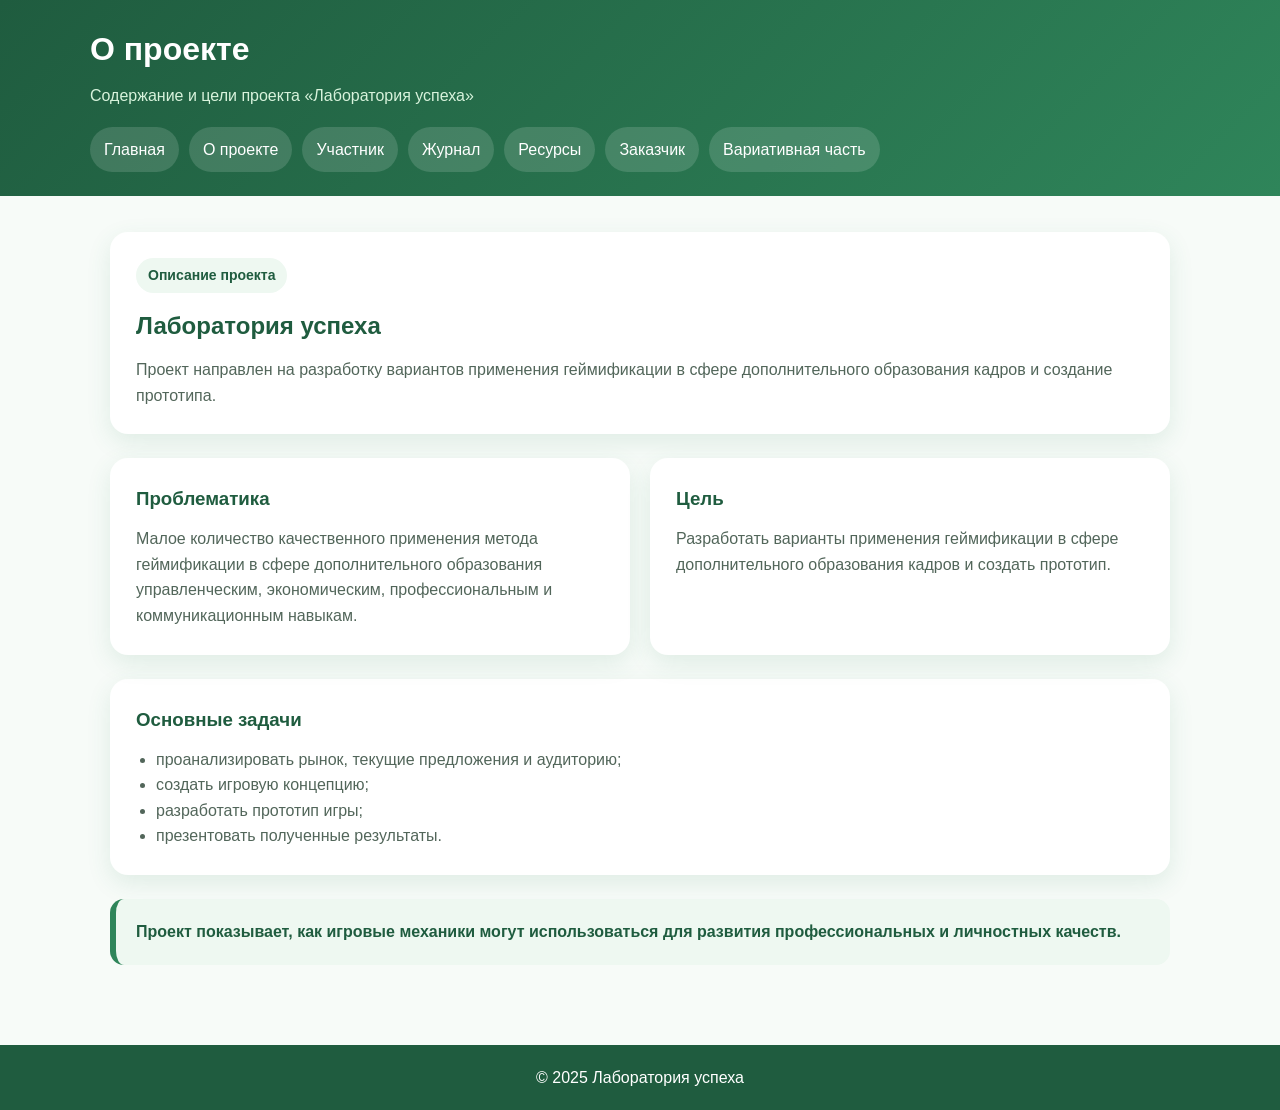
==== site/about.html @ 55c5b79f "Update about.html" ====
<!DOCTYPE html>
<html lang="ru">
<head>
  <meta charset="UTF-8" />
  <meta name="viewport" content="width=device-width, initial-scale=1.0" />
  <title>О проекте — Лаборатория успеха</title>
  <link rel="stylesheet" href="css/style.css" />
</head>
<body>
  <header>
    <div class="header-wrap">
      <div class="logo-title">О проекте</div>
      <div class="subtitle">Содержание и цели проекта «Лаборатория успеха»</div>
      <nav>
        <a href="index.html">Главная</a>
        <a href="about.html">О проекте</a>
        <a href="participant.html">Участник</a>
        <a href="journal.html">Журнал</a>
        <a href="resources.html">Ресурсы</a>
        <a href="partner.html">Заказчик</a>
        <a href="variable.html">Вариативная часть</a>
      </nav>
    </div>
  </header>

  <main class="container">
    <div class="card">
      <div class="badge">Описание проекта</div>
      <h2>Лаборатория успеха</h2>
      <p>
        Проект направлен на разработку вариантов применения геймификации
        в сфере дополнительного образования кадров и создание прототипа.
      </p>
    </div>

    <div class="grid-2">
      <div class="card">
        <h3>Проблематика</h3>
        <p>
          Малое количество качественного применения метода геймификации
          в сфере дополнительного образования управленческим, экономическим,
          профессиональным и коммуникационным навыкам.
        </p>
      </div>
      <div class="card">
        <h3>Цель</h3>
        <p>
          Разработать варианты применения геймификации в сфере дополнительного
          образования кадров и создать прототип.
        </p>
      </div>
    </div>

    <div class="card">
      <h3>Основные задачи</h3>
      <ul>
        <li>проанализировать рынок, текущие предложения и аудиторию;</li>
        <li>создать игровую концепцию;</li>
        <li>разработать прототип игры;</li>
        <li>презентовать полученные результаты.</li>
      </ul>
    </div>

    <div class="quote">
      Проект показывает, как игровые механики могут использоваться для развития профессиональных и личностных качеств.
    </div>
  </main>

  <footer>
    © 2025 Лаборатория успеха
  </footer>
</body>
</html>
---- site/css/style.css ----
* {
  margin: 0;
  padding: 0;
  box-sizing: border-box;
}

:root {
  --green-dark: #1f5c3f;
  --green-main: #2f855a;
  --green-light: #eef8f1;
  --green-soft: #dcefe2;
  --text: #24332b;
  --text-soft: #52665a;
  --white: #ffffff;
  --shadow: 0 8px 24px rgba(47, 133, 90, 0.12);
  --radius: 18px;
}

body {
  font-family: Arial, sans-serif;
  background: #f7fbf8;
  color: var(--text);
  line-height: 1.6;
}

header {
  background: linear-gradient(135deg, var(--green-dark), var(--green-main));
  color: white;
  padding: 24px 20px;
}

.header-wrap {
  max-width: 1100px;
  margin: 0 auto;
}

.logo-title {
  font-size: 32px;
  font-weight: 700;
}

.subtitle {
  margin-top: 8px;
  color: #d8f3dc;
}

nav {
  margin-top: 18px;
  display: flex;
  flex-wrap: wrap;
  gap: 10px;
}

nav a {
  color: white;
  text-decoration: none;
  background: rgba(255, 255, 255, 0.14);
  padding: 10px 14px;
  border-radius: 999px;
  transition: 0.2s ease;
}

nav a:hover {
  background: rgba(255, 255, 255, 0.25);
}

.container {
  max-width: 1100px;
  margin: 0 auto;
  padding: 36px 20px 50px;
}

.hero {
  display: grid;
  grid-template-columns: 1.4fr 0.9fr;
  gap: 24px;
  margin-bottom: 30px;
}

.card {
  background: white;
  border-radius: var(--radius);
  box-shadow: var(--shadow);
  padding: 26px;
  margin-bottom: 24px;
}

.hero-card {
  background: white;
  border-radius: var(--radius);
  box-shadow: var(--shadow);
  padding: 34px;
}

.hero-card h1 {
  font-size: 48px;
  line-height: 1.1;
  color: var(--green-dark);
  margin-bottom: 16px;
}

.hero-card p {
  color: var(--text-soft);
  margin-bottom: 22px;
}

.hero-side {
  background: linear-gradient(180deg, #eaf7ee 0%, #dcefe2 100%);
  border-radius: var(--radius);
  box-shadow: var(--shadow);
  padding: 26px;
}

.hero-side h3 {
  color: var(--green-dark);
  margin-bottom: 14px;
}

.hero-side ul {
  padding-left: 20px;
}

.hero-side li {
  margin-bottom: 8px;
}

.badge {
  display: inline-block;
  background: var(--green-light);
  color: var(--green-dark);
  border-radius: 999px;
  padding: 6px 12px;
  font-size: 14px;
  font-weight: 700;
  margin-bottom: 14px;
}

.buttons {
  display: flex;
  flex-wrap: wrap;
  gap: 12px;
}

.btn {
  display: inline-block;
  padding: 12px 18px;
  border-radius: 999px;
  text-decoration: none;
  font-weight: 700;
}

.btn-primary {
  background: var(--green-main);
  color: white;
}

.btn-secondary {
  background: var(--green-light);
  color: var(--green-dark);
}

.section-title {
  font-size: 32px;
  color: var(--green-dark);
  margin-bottom: 18px;
}

.grid-3 {
  display: grid;
  grid-template-columns: repeat(3, 1fr);
  gap: 20px;
}

.grid-2 {
  display: grid;
  grid-template-columns: repeat(2, 1fr);
  gap: 20px;
}

.card h2,
.card h3 {
  color: var(--green-dark);
  margin-bottom: 12px;
}

.card p,
.card li {
  color: var(--text-soft);
}

.card ul {
  padding-left: 20px;
}

.table-wrap {
  overflow-x: auto;
}

table {
  width: 100%;
  border-collapse: collapse;
  margin-top: 12px;
}

th, td {
  border: 1px solid #d7e8dc;
  padding: 12px;
  text-align: left;
  vertical-align: top;
}

th {
  background: #eef8f1;
  color: var(--green-dark);
}

.quote {
  background: #eef8f1;
  border-left: 6px solid var(--green-main);
  border-radius: 14px;
  padding: 20px;
  color: var(--green-dark);
  font-weight: 700;
}

footer {
  background: var(--green-dark);
  color: white;
  text-align: center;
  padding: 20px;
  margin-top: 30px;
}

@media (max-width: 900px) {
  .hero,
  .grid-2,
  .grid-3 {
    grid-template-columns: 1fr;
  }

  .hero-card h1 {
    font-size: 36px;
  }
}
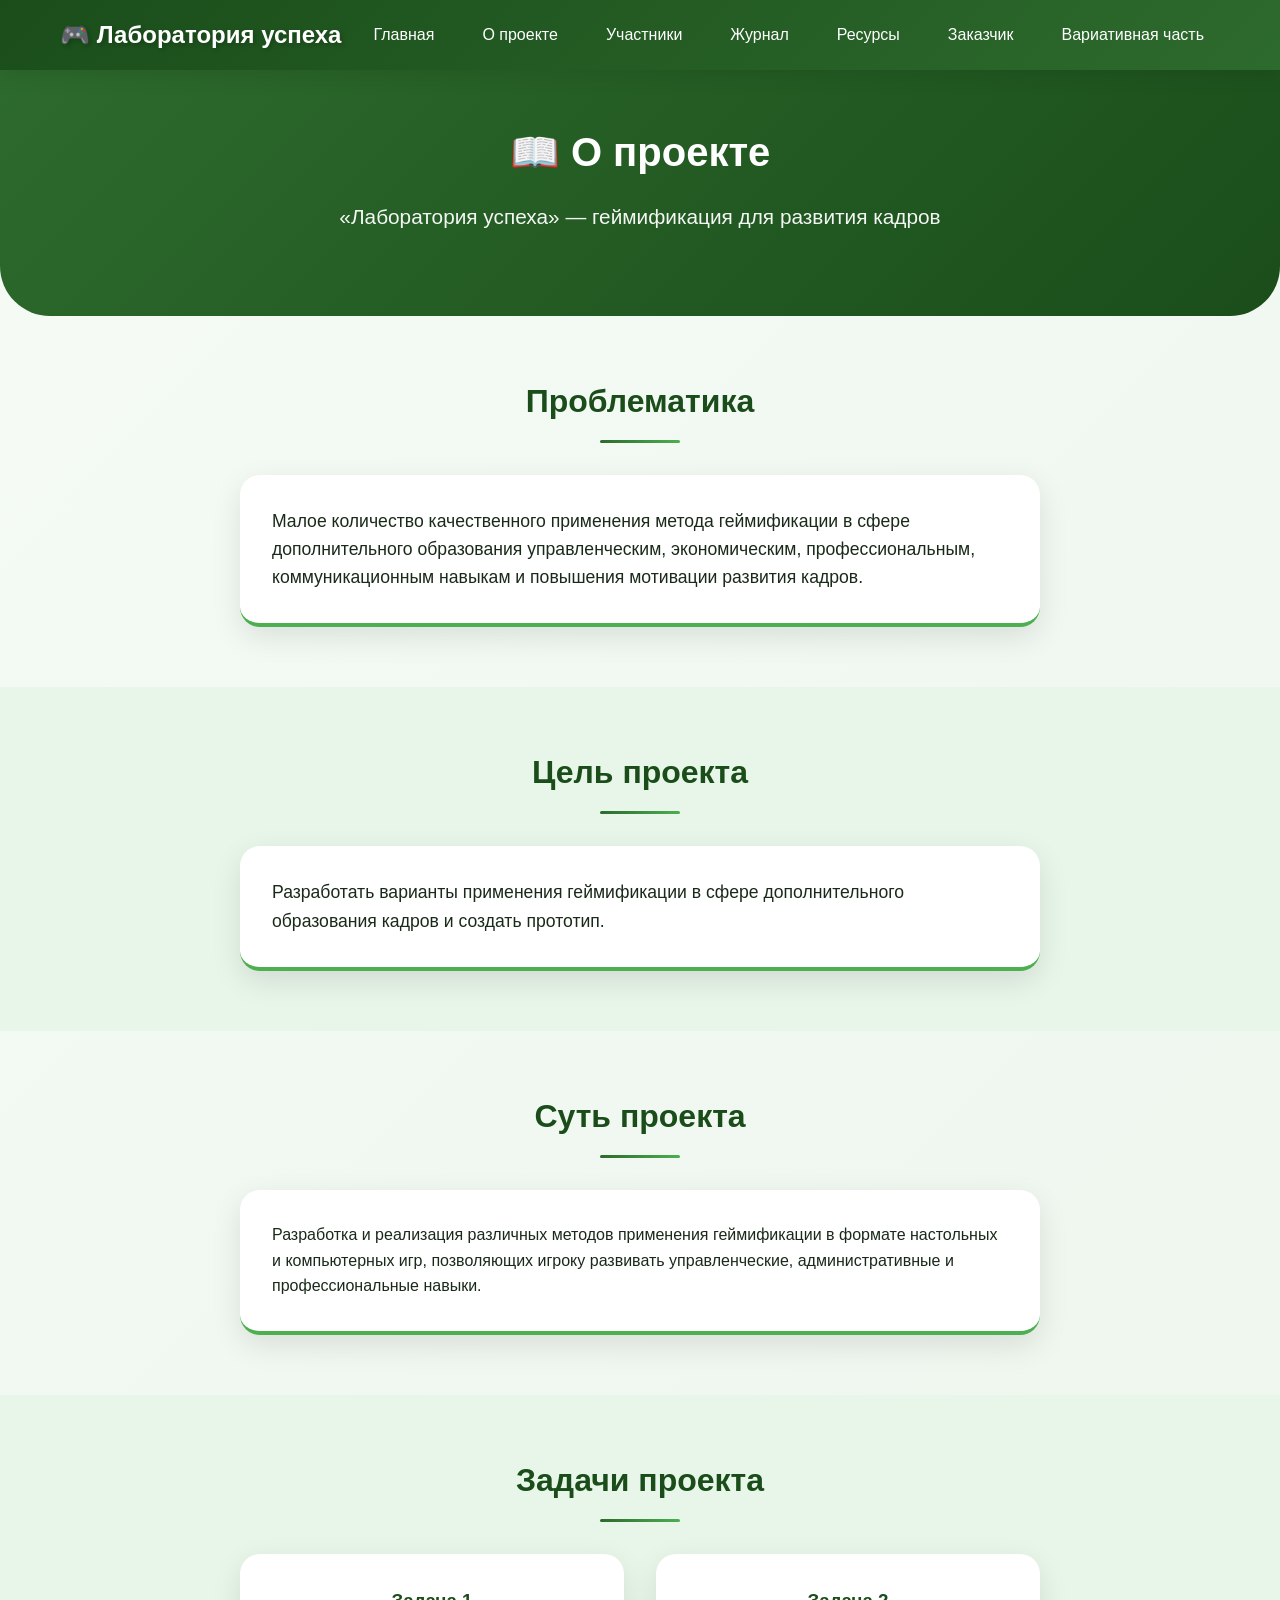
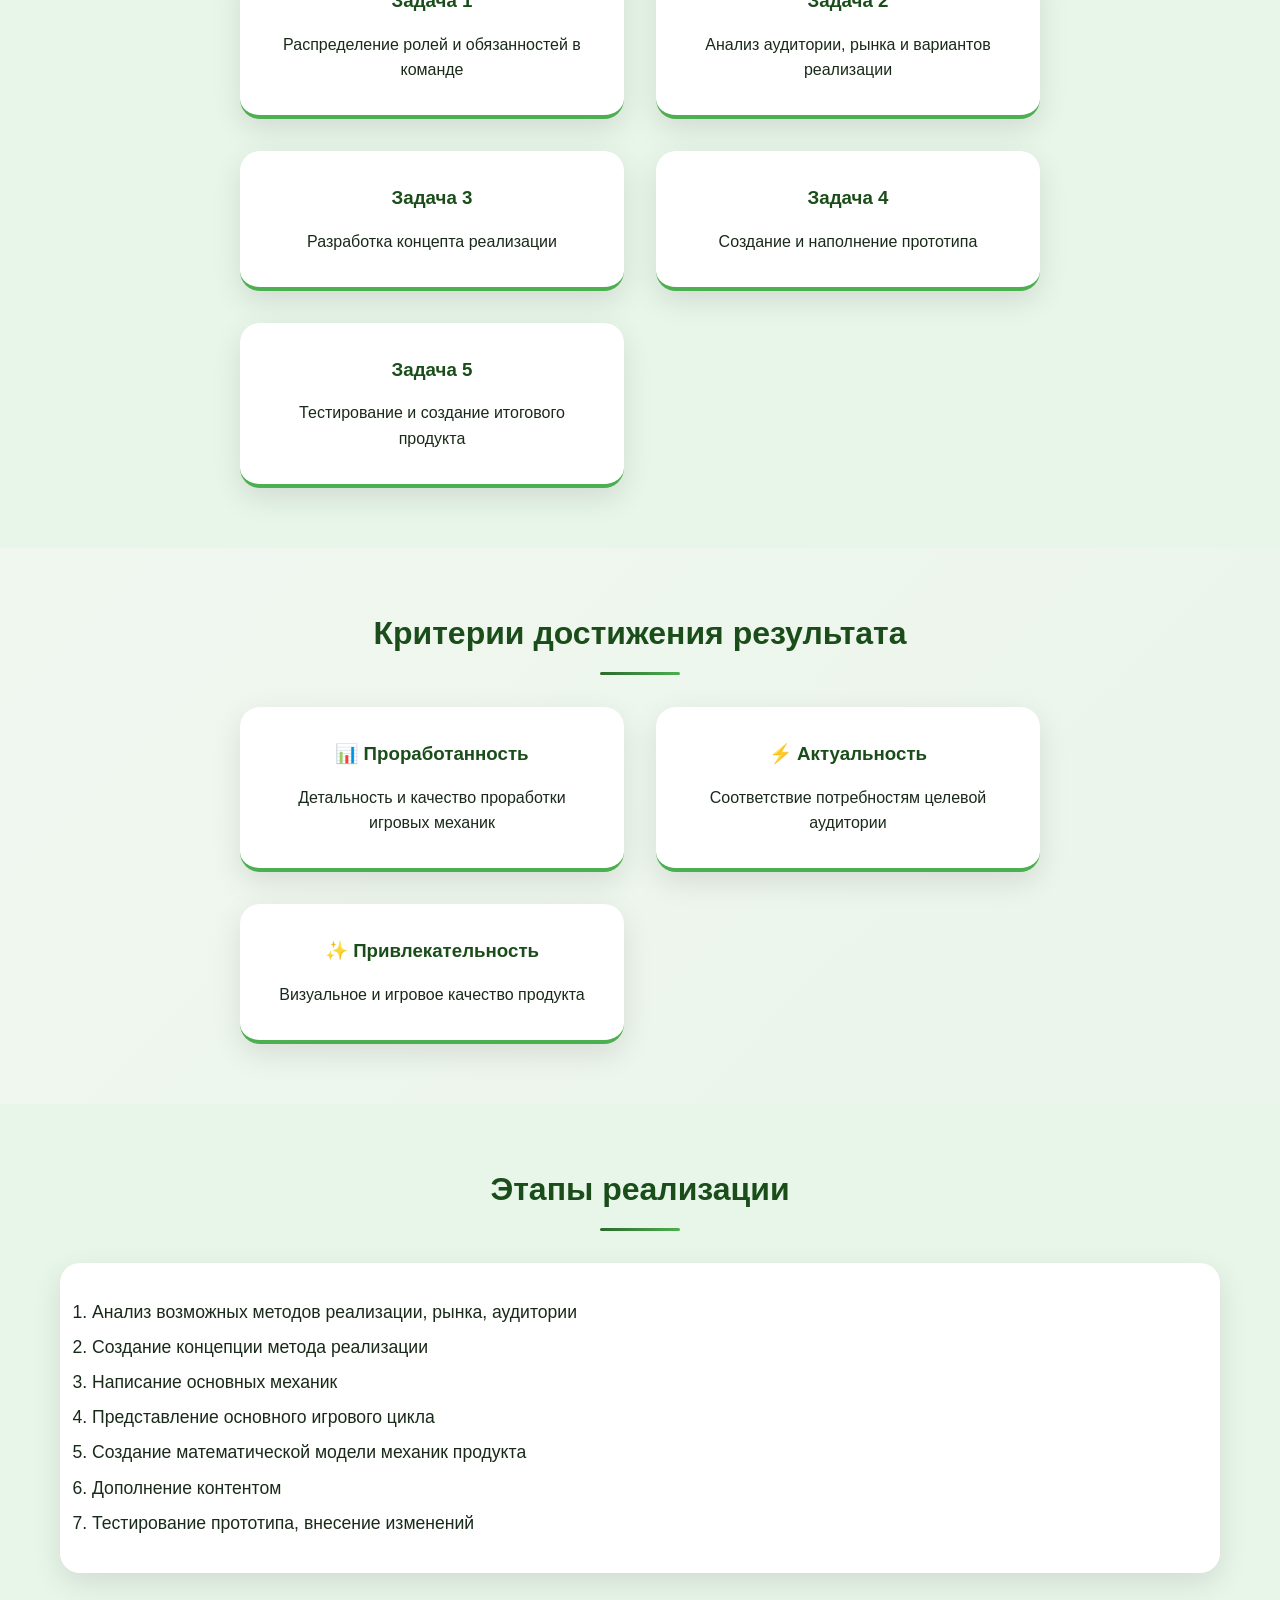
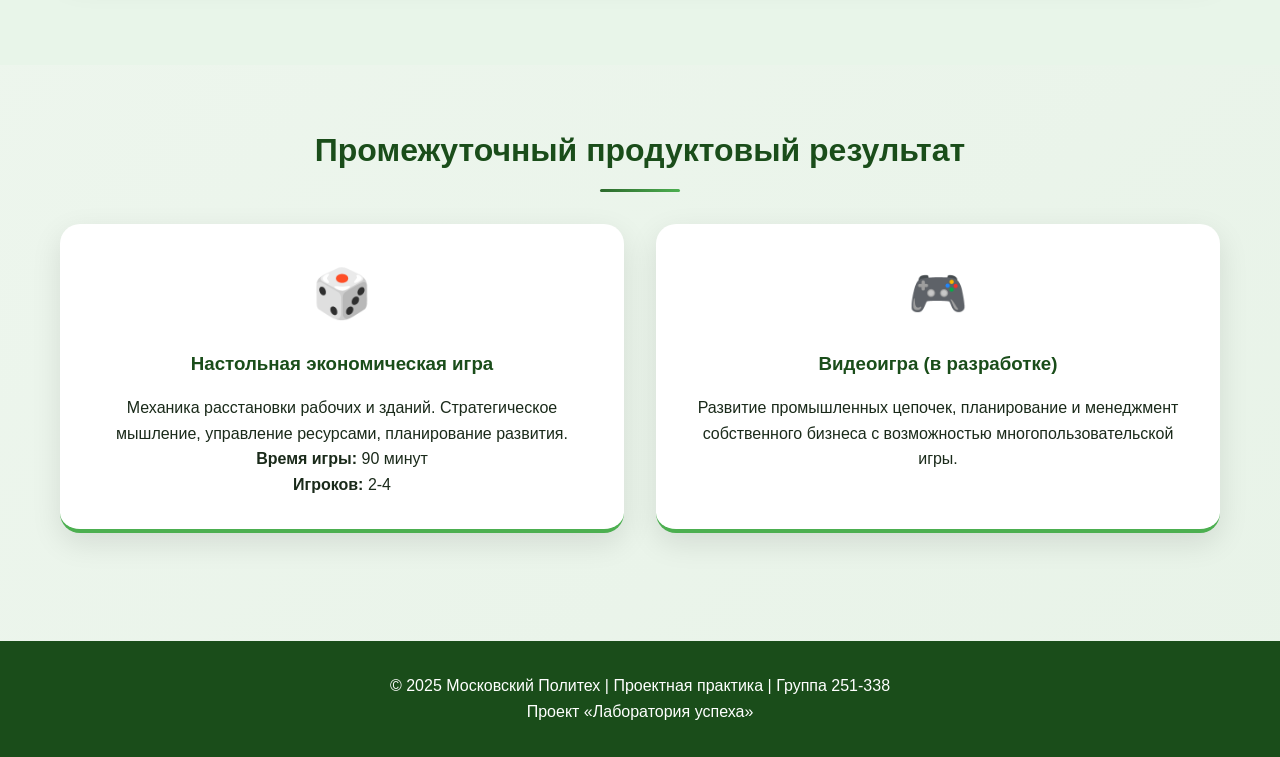
==== commit d228d453: "Update about.html" ====
--- a/site/about.html
+++ b/site/about.html
@@ -1,73 +1,151 @@
 <!DOCTYPE html>
 <html lang="ru">
 <head>
-  <meta charset="UTF-8" />
-  <meta name="viewport" content="width=device-width, initial-scale=1.0" />
-  <title>О проекте — Лаборатория успеха</title>
-  <link rel="stylesheet" href="css/style.css" />
+    <meta charset="UTF-8">
+    <meta name="viewport" content="width=device-width, initial-scale=1.0">
+    <title>Лаборатория успеха - О проекте</title>
+    <link rel="stylesheet" href="css/style.css">
 </head>
 <body>
-  <header>
-    <div class="header-wrap">
-      <div class="logo-title">О проекте</div>
-      <div class="subtitle">Содержание и цели проекта «Лаборатория успеха»</div>
-      <nav>
-        <a href="index.html">Главная</a>
-        <a href="about.html">О проекте</a>
-        <a href="participant.html">Участник</a>
-        <a href="journal.html">Журнал</a>
-        <a href="resources.html">Ресурсы</a>
-        <a href="partner.html">Заказчик</a>
-        <a href="variable.html">Вариативная часть</a>
-      </nav>
-    </div>
-  </header>
+    <header>
+        <nav>
+            <div class="logo">
+                <h1>🎮 Лаборатория успеха</h1>
+            </div>
+            <ul class="nav-links">
+                <li><a href="index.html">Главная</a></li>
+                <li><a href="about.html">О проекте</a></li>
+                <li><a href="participant.html">Участники</a></li>
+                <li><a href="journal.html">Журнал</a></li>
+                <li><a href="resources.html">Ресурсы</a></li>
+                <li><a href="partner.html">Заказчик</a></li>
+                <li><a href="variable.html">Вариативная часть</a></li>
+            </ul>
+        </nav>
+    </header>
 
-  <main class="container">
-    <div class="card">
-      <div class="badge">Описание проекта</div>
-      <h2>Лаборатория успеха</h2>
-      <p>
-        Проект направлен на разработку вариантов применения геймификации
-        в сфере дополнительного образования кадров и создание прототипа.
-      </p>
-    </div>
+    <main>
+        <section class="hero" style="padding: 50px 20px;">
+            <h1 class="hero-title" style="font-size: 2.5rem;">📖 О проекте</h1>
+            <p class="hero-subtitle">«Лаборатория успеха» — геймификация для развития кадров</p>
+        </section>
 
-    <div class="grid-2">
-      <div class="card">
-        <h3>Проблематика</h3>
-        <p>
-          Малое количество качественного применения метода геймификации
-          в сфере дополнительного образования управленческим, экономическим,
-          профессиональным и коммуникационным навыкам.
-        </p>
-      </div>
-      <div class="card">
-        <h3>Цель</h3>
-        <p>
-          Разработать варианты применения геймификации в сфере дополнительного
-          образования кадров и создать прототип.
-        </p>
-      </div>
-    </div>
+        <section>
+            <div class="container">
+                <h2 class="section-title">Проблематика</h2>
+                <div class="feature-card" style="text-align: left; max-width: 800px; margin: 0 auto;">
+                    <p style="font-size: 1.1rem;">Малое количество качественного применения метода геймификации в сфере дополнительного образования управленческим, экономическим, профессиональным, коммуникационным навыкам и повышения мотивации развития кадров.</p>
+                </div>
+            </div>
+        </section>
 
-    <div class="card">
-      <h3>Основные задачи</h3>
-      <ul>
-        <li>проанализировать рынок, текущие предложения и аудиторию;</li>
-        <li>создать игровую концепцию;</li>
-        <li>разработать прототип игры;</li>
-        <li>презентовать полученные результаты.</li>
-      </ul>
-    </div>
+        <section style="background: #e8f5e9;">
+            <div class="container">
+                <h2 class="section-title">Цель проекта</h2>
+                <div class="feature-card" style="text-align: left; max-width: 800px; margin: 0 auto;">
+                    <p style="font-size: 1.1rem;">Разработать варианты применения геймификации в сфере дополнительного образования кадров и создать прототип.</p>
+                </div>
+            </div>
+        </section>
 
-    <div class="quote">
-      Проект показывает, как игровые механики могут использоваться для развития профессиональных и личностных качеств.
-    </div>
-  </main>
+        <section>
+            <div class="container">
+                <h2 class="section-title">Суть проекта</h2>
+                <div class="feature-card" style="text-align: left; max-width: 800px; margin: 0 auto;">
+                    <p>Разработка и реализация различных методов применения геймификации в формате настольных и компьютерных игр, позволяющих игроку развивать управленческие, административные и профессиональные навыки.</p>
+                </div>
+            </div>
+        </section>
 
-  <footer>
-    © 2025 Лаборатория успеха
-  </footer>
+        <section style="background: #e8f5e9;">
+            <div class="container">
+                <h2 class="section-title">Задачи проекта</h2>
+                <div class="features-grid" style="max-width: 800px; margin: 0 auto;">
+                    <div class="feature-card">
+                        <h3>Задача 1</h3>
+                        <p>Распределение ролей и обязанностей в команде</p>
+                    </div>
+                    <div class="feature-card">
+                        <h3>Задача 2</h3>
+                        <p>Анализ аудитории, рынка и вариантов реализации</p>
+                    </div>
+                    <div class="feature-card">
+                        <h3>Задача 3</h3>
+                        <p>Разработка концепта реализации</p>
+                    </div>
+                    <div class="feature-card">
+                        <h3>Задача 4</h3>
+                        <p>Создание и наполнение прототипа</p>
+                    </div>
+                    <div class="feature-card">
+                        <h3>Задача 5</h3>
+                        <p>Тестирование и создание итогового продукта</p>
+                    </div>
+                </div>
+            </div>
+        </section>
+
+        <section>
+            <div class="container">
+                <h2 class="section-title">Критерии достижения результата</h2>
+                <div class="features-grid" style="max-width: 800px; margin: 0 auto;">
+                    <div class="feature-card">
+                        <h3>📊 Проработанность</h3>
+                        <p>Детальность и качество проработки игровых механик</p>
+                    </div>
+                    <div class="feature-card">
+                        <h3>⚡ Актуальность</h3>
+                        <p>Соответствие потребностям целевой аудитории</p>
+                    </div>
+                    <div class="feature-card">
+                        <h3>✨ Привлекательность</h3>
+                        <p>Визуальное и игровое качество продукта</p>
+                    </div>
+                </div>
+            </div>
+        </section>
+
+        <section style="background: #e8f5e9;">
+            <div class="container">
+                <h2 class="section-title">Этапы реализации</h2>
+                <div class="progress-container">
+                    <ol style="font-size: 1.1rem; line-height: 2;">
+                        <li>Анализ возможных методов реализации, рынка, аудитории</li>
+                        <li>Создание концепции метода реализации</li>
+                        <li>Написание основных механик</li>
+                        <li>Представление основного игрового цикла</li>
+                        <li>Создание математической модели механик продукта</li>
+                        <li>Дополнение контентом</li>
+                        <li>Тестирование прототипа, внесение изменений</li>
+                    </ol>
+                </div>
+            </div>
+        </section>
+
+        <section>
+            <div class="container">
+                <h2 class="section-title">Промежуточный продуктовый результат</h2>
+                <div class="features-grid">
+                    <div class="feature-card">
+                        <div class="feature-icon">🎲</div>
+                        <h3>Настольная экономическая игра</h3>
+                        <p>Механика расстановки рабочих и зданий. Стратегическое мышление, управление ресурсами, планирование развития.</p>
+                        <p><strong>Время игры:</strong> 90 минут</p>
+                        <p><strong>Игроков:</strong> 2-4</p>
+                    </div>
+                    <div class="feature-card">
+                        <div class="feature-icon">🎮</div>
+                        <h3>Видеоигра (в разработке)</h3>
+                        <p>Развитие промышленных цепочек, планирование и менеджмент собственного бизнеса с возможностью многопользовательской игры.</p>
+                    </div>
+                </div>
+            </div>
+        </section>
+    </main>
+
+    <footer>
+        <p>© 2025 Московский Политех | Проектная практика | Группа 251-338</p>
+        <p>Проект «Лаборатория успеха»</p>
+    </footer>
 </body>
 </html>
--- a/site/css/style.css
+++ b/site/css/style.css
@@ -1,244 +1,359 @@
+/* ===== ОСНОВНЫЕ СТИЛИ ===== */
 * {
-  margin: 0;
-  padding: 0;
-  box-sizing: border-box;
-}
-
-:root {
-  --green-dark: #1f5c3f;
-  --green-main: #2f855a;
-  --green-light: #eef8f1;
-  --green-soft: #dcefe2;
-  --text: #24332b;
-  --text-soft: #52665a;
-  --white: #ffffff;
-  --shadow: 0 8px 24px rgba(47, 133, 90, 0.12);
-  --radius: 18px;
+    margin: 0;
+    padding: 0;
+    box-sizing: border-box;
 }
 
 body {
-  font-family: Arial, sans-serif;
-  background: #f7fbf8;
-  color: var(--text);
-  line-height: 1.6;
-}
-
+    font-family: 'Segoe UI', Tahoma, Geneva, Verdana, sans-serif;
+    line-height: 1.6;
+    color: #1a2a1a;
+    background: linear-gradient(135deg, #f5faf5 0%, #e8f3e8 100%);
+    min-height: 100vh;
+}
+
+/* ===== КОНТЕЙНЕР ===== */
+.container {
+    max-width: 1200px;
+    margin: 0 auto;
+    padding: 0 20px;
+}
+
+/* ===== НАВИГАЦИЯ ===== */
 header {
-  background: linear-gradient(135deg, var(--green-dark), var(--green-main));
-  color: white;
-  padding: 24px 20px;
-}
-
-.header-wrap {
-  max-width: 1100px;
-  margin: 0 auto;
-}
-
-.logo-title {
-  font-size: 32px;
-  font-weight: 700;
-}
-
-.subtitle {
-  margin-top: 8px;
-  color: #d8f3dc;
+    background: linear-gradient(135deg, #1a4d1a 0%, #2d6a2d 100%);
+    box-shadow: 0 4px 20px rgba(0,0,0,0.1);
+    position: sticky;
+    top: 0;
+    z-index: 100;
 }
 
 nav {
-  margin-top: 18px;
-  display: flex;
-  flex-wrap: wrap;
-  gap: 10px;
-}
-
-nav a {
-  color: white;
-  text-decoration: none;
-  background: rgba(255, 255, 255, 0.14);
-  padding: 10px 14px;
-  border-radius: 999px;
-  transition: 0.2s ease;
-}
-
-nav a:hover {
-  background: rgba(255, 255, 255, 0.25);
-}
-
-.container {
-  max-width: 1100px;
-  margin: 0 auto;
-  padding: 36px 20px 50px;
-}
-
+    max-width: 1200px;
+    margin: 0 auto;
+    padding: 1rem 20px;
+    display: flex;
+    justify-content: space-between;
+    align-items: center;
+    flex-wrap: wrap;
+    gap: 1rem;
+}
+
+.logo h1 {
+    color: white;
+    font-size: 1.5rem;
+    font-weight: 600;
+    text-shadow: 2px 2px 4px rgba(0,0,0,0.2);
+}
+
+.nav-links {
+    display: flex;
+    list-style: none;
+    gap: 1rem;
+    flex-wrap: wrap;
+}
+
+.nav-links a {
+    color: white;
+    text-decoration: none;
+    padding: 0.5rem 1rem;
+    border-radius: 25px;
+    transition: all 0.3s ease;
+    font-weight: 500;
+}
+
+.nav-links a:hover {
+    background: rgba(255,255,255,0.2);
+    transform: translateY(-2px);
+}
+
+/* ===== HERO БЛОК ===== */
 .hero {
-  display: grid;
-  grid-template-columns: 1.4fr 0.9fr;
-  gap: 24px;
-  margin-bottom: 30px;
-}
-
-.card {
-  background: white;
-  border-radius: var(--radius);
-  box-shadow: var(--shadow);
-  padding: 26px;
-  margin-bottom: 24px;
-}
-
-.hero-card {
-  background: white;
-  border-radius: var(--radius);
-  box-shadow: var(--shadow);
-  padding: 34px;
-}
-
-.hero-card h1 {
-  font-size: 48px;
-  line-height: 1.1;
-  color: var(--green-dark);
-  margin-bottom: 16px;
-}
-
-.hero-card p {
-  color: var(--text-soft);
-  margin-bottom: 22px;
-}
-
-.hero-side {
-  background: linear-gradient(180deg, #eaf7ee 0%, #dcefe2 100%);
-  border-radius: var(--radius);
-  box-shadow: var(--shadow);
-  padding: 26px;
-}
-
-.hero-side h3 {
-  color: var(--green-dark);
-  margin-bottom: 14px;
-}
-
-.hero-side ul {
-  padding-left: 20px;
-}
-
-.hero-side li {
-  margin-bottom: 8px;
-}
-
-.badge {
-  display: inline-block;
-  background: var(--green-light);
-  color: var(--green-dark);
-  border-radius: 999px;
-  padding: 6px 12px;
-  font-size: 14px;
-  font-weight: 700;
-  margin-bottom: 14px;
-}
-
-.buttons {
-  display: flex;
-  flex-wrap: wrap;
-  gap: 12px;
-}
-
+    background: linear-gradient(135deg, #2d6a2d 0%, #1a4d1a 100%);
+    color: white;
+    padding: 80px 20px;
+    text-align: center;
+    border-radius: 0 0 50px 50px;
+}
+
+.hero-title {
+    font-size: 3rem;
+    margin-bottom: 1rem;
+    font-weight: 700;
+}
+
+.hero-subtitle {
+    font-size: 1.3rem;
+    margin-bottom: 2rem;
+    opacity: 0.95;
+}
+
+.hero-buttons {
+    display: flex;
+    gap: 1rem;
+    justify-content: center;
+    flex-wrap: wrap;
+}
+
+/* ===== КНОПКИ ===== */
 .btn {
-  display: inline-block;
-  padding: 12px 18px;
-  border-radius: 999px;
-  text-decoration: none;
-  font-weight: 700;
+    display: inline-block;
+    padding: 12px 30px;
+    border-radius: 30px;
+    text-decoration: none;
+    font-weight: 600;
+    transition: all 0.3s ease;
+    cursor: pointer;
 }
 
 .btn-primary {
-  background: var(--green-main);
-  color: white;
+    background: white;
+    color: #1a4d1a;
+    border: 2px solid white;
+}
+
+.btn-primary:hover {
+    background: transparent;
+    color: white;
+    transform: translateY(-3px);
+    box-shadow: 0 5px 20px rgba(0,0,0,0.2);
 }
 
 .btn-secondary {
-  background: var(--green-light);
-  color: var(--green-dark);
-}
-
+    background: transparent;
+    color: white;
+    border: 2px solid white;
+}
+
+.btn-secondary:hover {
+    background: white;
+    color: #1a4d1a;
+    transform: translateY(-3px);
+}
+
+/* ===== СЕКЦИИ ===== */
 .section-title {
-  font-size: 32px;
-  color: var(--green-dark);
-  margin-bottom: 18px;
-}
-
-.grid-3 {
-  display: grid;
-  grid-template-columns: repeat(3, 1fr);
-  gap: 20px;
-}
-
-.grid-2 {
-  display: grid;
-  grid-template-columns: repeat(2, 1fr);
-  gap: 20px;
-}
-
-.card h2,
-.card h3 {
-  color: var(--green-dark);
-  margin-bottom: 12px;
-}
-
-.card p,
-.card li {
-  color: var(--text-soft);
-}
-
-.card ul {
-  padding-left: 20px;
-}
-
-.table-wrap {
-  overflow-x: auto;
+    font-size: 2rem;
+    color: #1a4d1a;
+    text-align: center;
+    margin-bottom: 2rem;
+    position: relative;
+    padding-bottom: 1rem;
+}
+
+.section-title::after {
+    content: '';
+    position: absolute;
+    bottom: 0;
+    left: 50%;
+    transform: translateX(-50%);
+    width: 80px;
+    height: 3px;
+    background: linear-gradient(90deg, #2d6a2d, #4caf50);
+    border-radius: 3px;
+}
+
+section {
+    padding: 60px 20px;
+}
+
+/* ===== КАРТОЧКИ ===== */
+.features-grid {
+    display: grid;
+    grid-template-columns: repeat(auto-fit, minmax(300px, 1fr));
+    gap: 2rem;
+    margin-top: 2rem;
+}
+
+.feature-card {
+    background: white;
+    padding: 2rem;
+    border-radius: 20px;
+    text-align: center;
+    box-shadow: 0 10px 30px rgba(0,0,0,0.1);
+    transition: all 0.3s ease;
+    border-bottom: 4px solid #4caf50;
+}
+
+.feature-card:hover {
+    transform: translateY(-10px);
+    box-shadow: 0 20px 40px rgba(0,0,0,0.15);
+}
+
+.feature-icon {
+    font-size: 3rem;
+    margin-bottom: 1rem;
+}
+
+.feature-card h3 {
+    color: #1a4d1a;
+    margin-bottom: 1rem;
+}
+
+/* ===== ТАБЛИЦЫ ===== */
+.table-container {
+    overflow-x: auto;
+    background: white;
+    border-radius: 20px;
+    box-shadow: 0 10px 30px rgba(0,0,0,0.1);
 }
 
 table {
-  width: 100%;
-  border-collapse: collapse;
-  margin-top: 12px;
+    width: 100%;
+    border-collapse: collapse;
 }
 
 th, td {
-  border: 1px solid #d7e8dc;
-  padding: 12px;
-  text-align: left;
-  vertical-align: top;
+    padding: 12px 15px;
+    text-align: left;
+    border-bottom: 1px solid #e0e0e0;
 }
 
 th {
-  background: #eef8f1;
-  color: var(--green-dark);
-}
-
-.quote {
-  background: #eef8f1;
-  border-left: 6px solid var(--green-main);
-  border-radius: 14px;
-  padding: 20px;
-  color: var(--green-dark);
-  font-weight: 700;
-}
-
+    background: #2d6a2d;
+    color: white;
+    font-weight: 600;
+}
+
+tr:hover {
+    background: #f0f7f0;
+}
+
+/* ===== КАРТОЧКИ ПОСТОВ (журнал) ===== */
+.journal-grid {
+    display: grid;
+    grid-template-columns: repeat(auto-fit, minmax(350px, 1fr));
+    gap: 2rem;
+}
+
+.journal-card {
+    background: white;
+    border-radius: 20px;
+    overflow: hidden;
+    box-shadow: 0 10px 30px rgba(0,0,0,0.1);
+    transition: all 0.3s ease;
+}
+
+.journal-card:hover {
+    transform: translateY(-5px);
+    box-shadow: 0 20px 40px rgba(0,0,0,0.15);
+}
+
+.journal-date {
+    background: linear-gradient(135deg, #2d6a2d, #1a4d1a);
+    color: white;
+    padding: 0.5rem 1rem;
+    font-weight: 600;
+}
+
+.journal-content {
+    padding: 1.5rem;
+}
+
+.journal-content h3 {
+    color: #1a4d1a;
+    margin-bottom: 1rem;
+}
+
+/* ===== СПИСОК РЕСУРСОВ ===== */
+.resources-list {
+    display: grid;
+    grid-template-columns: repeat(auto-fit, minmax(300px, 1fr));
+    gap: 1.5rem;
+}
+
+.resource-card {
+    background: white;
+    padding: 1.5rem;
+    border-radius: 15px;
+    box-shadow: 0 5px 15px rgba(0,0,0,0.1);
+    transition: all 0.3s ease;
+}
+
+.resource-card:hover {
+    transform: translateY(-5px);
+    box-shadow: 0 10px 25px rgba(0,0,0,0.15);
+}
+
+.resource-card h3 {
+    color: #1a4d1a;
+    margin-bottom: 0.5rem;
+}
+
+.resource-card a {
+    color: #2d6a2d;
+    text-decoration: none;
+    word-break: break-all;
+}
+
+.resource-card a:hover {
+    text-decoration: underline;
+}
+
+/* ===== ПРОГРЕСС-БАР ===== */
+.progress-container {
+    background: white;
+    border-radius: 20px;
+    padding: 2rem;
+    margin: 2rem 0;
+    box-shadow: 0 10px 30px rgba(0,0,0,0.1);
+}
+
+.progress-bar {
+    background: #e0e0e0;
+    border-radius: 20px;
+    height: 20px;
+    overflow: hidden;
+    margin: 1rem 0;
+}
+
+.progress-fill {
+    background: linear-gradient(90deg, #2d6a2d, #4caf50);
+    width: 100%;
+    height: 100%;
+    border-radius: 20px;
+    animation: fillBar 1s ease-out;
+}
+
+@keyframes fillBar {
+    from { width: 0; }
+    to { width: 100%; }
+}
+
+/* ===== ПОДВАЛ ===== */
 footer {
-  background: var(--green-dark);
-  color: white;
-  text-align: center;
-  padding: 20px;
-  margin-top: 30px;
-}
-
-@media (max-width: 900px) {
-  .hero,
-  .grid-2,
-  .grid-3 {
-    grid-template-columns: 1fr;
-  }
-
-  .hero-card h1 {
-    font-size: 36px;
-  }
-}
+    background: #1a4d1a;
+    color: white;
+    text-align: center;
+    padding: 2rem;
+    margin-top: 3rem;
+}
+
+/* ===== АДАПТИВНОСТЬ ===== */
+@media (max-width: 768px) {
+    .hero-title {
+        font-size: 2rem;
+    }
+    
+    .hero-subtitle {
+        font-size: 1rem;
+    }
+    
+    nav {
+        flex-direction: column;
+        text-align: center;
+    }
+    
+    .nav-links {
+        justify-content: center;
+    }
+    
+    .section-title {
+        font-size: 1.5rem;
+    }
+    
+    .features-grid, .journal-grid {
+        grid-template-columns: 1fr;
+    }
+}
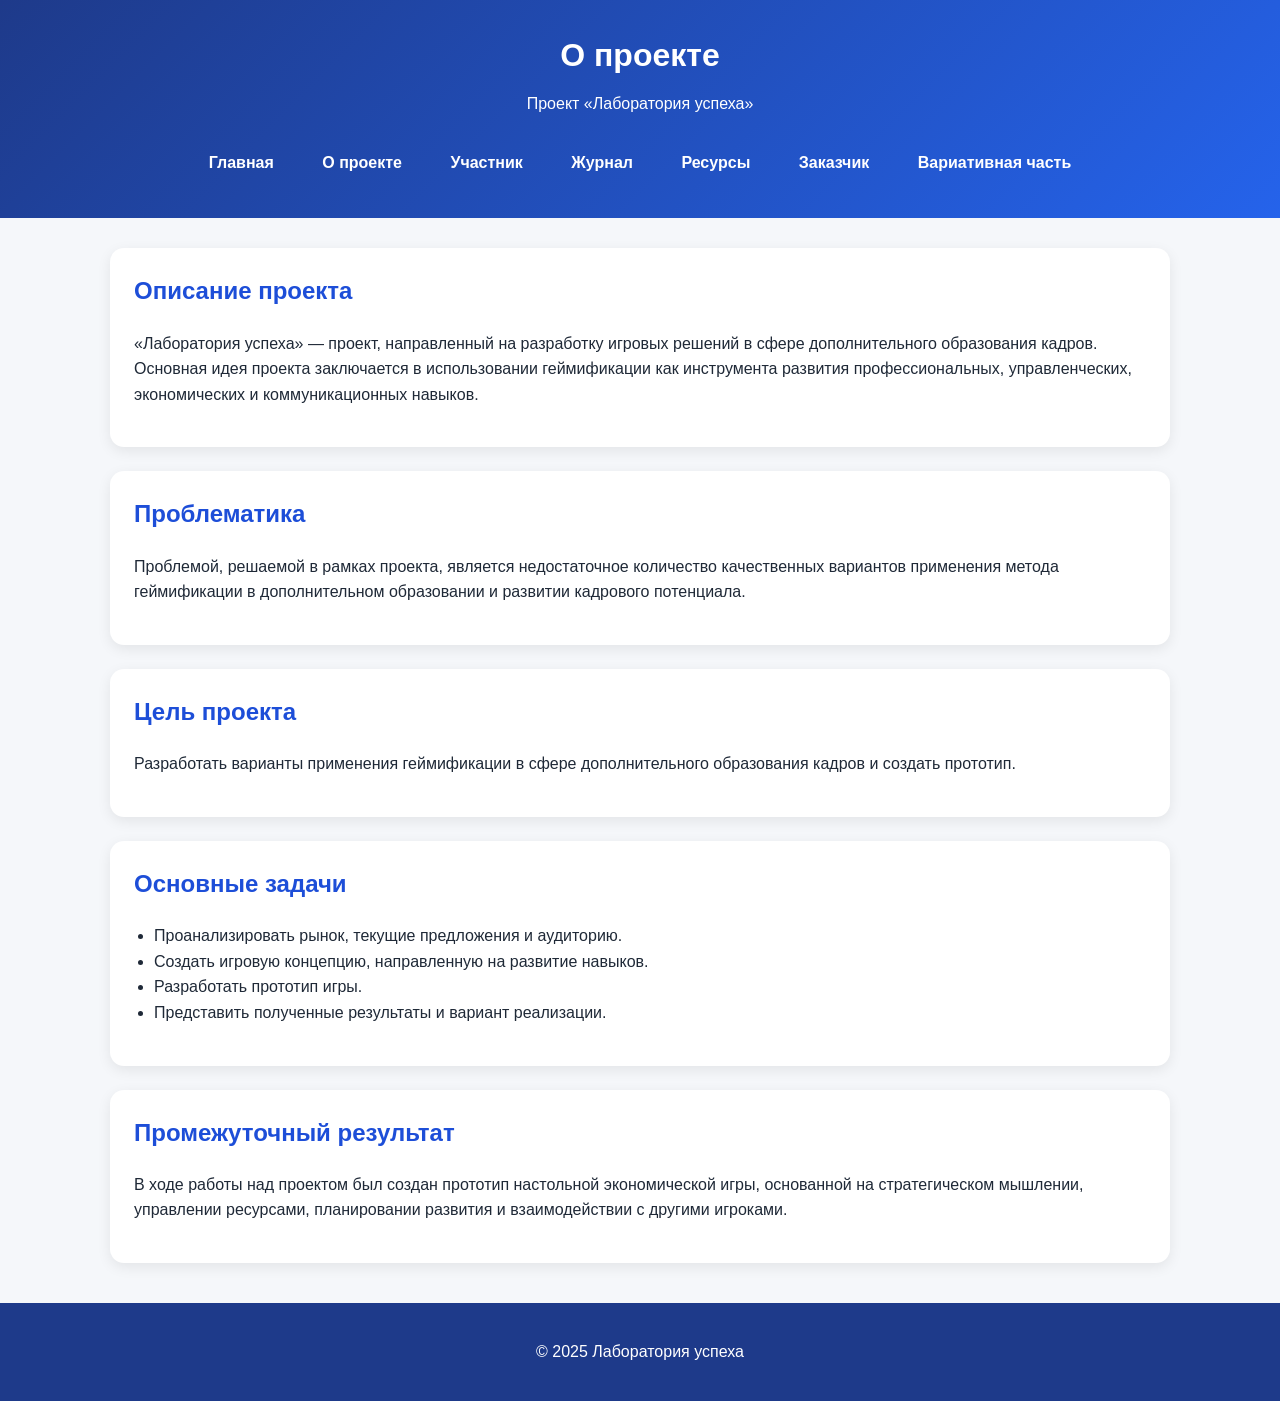
==== commit 687ffb1b: "Update about.html" ====
--- a/site/about.html
+++ b/site/about.html
@@ -1,151 +1,76 @@
 <!DOCTYPE html>
 <html lang="ru">
 <head>
-    <meta charset="UTF-8">
-    <meta name="viewport" content="width=device-width, initial-scale=1.0">
-    <title>Лаборатория успеха - О проекте</title>
-    <link rel="stylesheet" href="css/style.css">
+  <meta charset="UTF-8" />
+  <meta name="viewport" content="width=device-width, initial-scale=1.0" />
+  <title>О проекте — Лаборатория успеха</title>
+  <link rel="stylesheet" href="css/style.css" />
 </head>
 <body>
-    <header>
-        <nav>
-            <div class="logo">
-                <h1>🎮 Лаборатория успеха</h1>
-            </div>
-            <ul class="nav-links">
-                <li><a href="index.html">Главная</a></li>
-                <li><a href="about.html">О проекте</a></li>
-                <li><a href="participant.html">Участники</a></li>
-                <li><a href="journal.html">Журнал</a></li>
-                <li><a href="resources.html">Ресурсы</a></li>
-                <li><a href="partner.html">Заказчик</a></li>
-                <li><a href="variable.html">Вариативная часть</a></li>
-            </ul>
-        </nav>
-    </header>
+  <header>
+    <h1>О проекте</h1>
+    <p>Проект «Лаборатория успеха»</p>
+    <nav>
+      <a href="index.html">Главная</a>
+      <a href="about.html">О проекте</a>
+      <a href="participant.html">Участник</a>
+      <a href="journal.html">Журнал</a>
+      <a href="resources.html">Ресурсы</a>
+      <a href="partner.html">Заказчик</a>
+      <a href="variable.html">Вариативная часть</a>
+    </nav>
+  </header>
 
-    <main>
-        <section class="hero" style="padding: 50px 20px;">
-            <h1 class="hero-title" style="font-size: 2.5rem;">📖 О проекте</h1>
-            <p class="hero-subtitle">«Лаборатория успеха» — геймификация для развития кадров</p>
-        </section>
+  <main>
+    <section class="card">
+      <h2>Описание проекта</h2>
+      <p>
+        «Лаборатория успеха» — проект, направленный на разработку игровых решений
+        в сфере дополнительного образования кадров. Основная идея проекта заключается
+        в использовании геймификации как инструмента развития профессиональных,
+        управленческих, экономических и коммуникационных навыков.
+      </p>
+    </section>
 
-        <section>
-            <div class="container">
-                <h2 class="section-title">Проблематика</h2>
-                <div class="feature-card" style="text-align: left; max-width: 800px; margin: 0 auto;">
-                    <p style="font-size: 1.1rem;">Малое количество качественного применения метода геймификации в сфере дополнительного образования управленческим, экономическим, профессиональным, коммуникационным навыкам и повышения мотивации развития кадров.</p>
-                </div>
-            </div>
-        </section>
+    <section class="card">
+      <h2>Проблематика</h2>
+      <p>
+        Проблемой, решаемой в рамках проекта, является недостаточное количество
+        качественных вариантов применения метода геймификации в дополнительном
+        образовании и развитии кадрового потенциала.
+      </p>
+    </section>
 
-        <section style="background: #e8f5e9;">
-            <div class="container">
-                <h2 class="section-title">Цель проекта</h2>
-                <div class="feature-card" style="text-align: left; max-width: 800px; margin: 0 auto;">
-                    <p style="font-size: 1.1rem;">Разработать варианты применения геймификации в сфере дополнительного образования кадров и создать прототип.</p>
-                </div>
-            </div>
-        </section>
+    <section class="card">
+      <h2>Цель проекта</h2>
+      <p>
+        Разработать варианты применения геймификации в сфере дополнительного
+        образования кадров и создать прототип.
+      </p>
+    </section>
 
-        <section>
-            <div class="container">
-                <h2 class="section-title">Суть проекта</h2>
-                <div class="feature-card" style="text-align: left; max-width: 800px; margin: 0 auto;">
-                    <p>Разработка и реализация различных методов применения геймификации в формате настольных и компьютерных игр, позволяющих игроку развивать управленческие, административные и профессиональные навыки.</p>
-                </div>
-            </div>
-        </section>
+    <section class="card">
+      <h2>Основные задачи</h2>
+      <ul>
+        <li>Проанализировать рынок, текущие предложения и аудиторию.</li>
+        <li>Создать игровую концепцию, направленную на развитие навыков.</li>
+        <li>Разработать прототип игры.</li>
+        <li>Представить полученные результаты и вариант реализации.</li>
+      </ul>
+    </section>
 
-        <section style="background: #e8f5e9;">
-            <div class="container">
-                <h2 class="section-title">Задачи проекта</h2>
-                <div class="features-grid" style="max-width: 800px; margin: 0 auto;">
-                    <div class="feature-card">
-                        <h3>Задача 1</h3>
-                        <p>Распределение ролей и обязанностей в команде</p>
-                    </div>
-                    <div class="feature-card">
-                        <h3>Задача 2</h3>
-                        <p>Анализ аудитории, рынка и вариантов реализации</p>
-                    </div>
-                    <div class="feature-card">
-                        <h3>Задача 3</h3>
-                        <p>Разработка концепта реализации</p>
-                    </div>
-                    <div class="feature-card">
-                        <h3>Задача 4</h3>
-                        <p>Создание и наполнение прототипа</p>
-                    </div>
-                    <div class="feature-card">
-                        <h3>Задача 5</h3>
-                        <p>Тестирование и создание итогового продукта</p>
-                    </div>
-                </div>
-            </div>
-        </section>
+    <section class="card">
+      <h2>Промежуточный результат</h2>
+      <p>
+        В ходе работы над проектом был создан прототип настольной экономической игры,
+        основанной на стратегическом мышлении, управлении ресурсами, планировании
+        развития и взаимодействии с другими игроками.
+      </p>
+    </section>
+  </main>
 
-        <section>
-            <div class="container">
-                <h2 class="section-title">Критерии достижения результата</h2>
-                <div class="features-grid" style="max-width: 800px; margin: 0 auto;">
-                    <div class="feature-card">
-                        <h3>📊 Проработанность</h3>
-                        <p>Детальность и качество проработки игровых механик</p>
-                    </div>
-                    <div class="feature-card">
-                        <h3>⚡ Актуальность</h3>
-                        <p>Соответствие потребностям целевой аудитории</p>
-                    </div>
-                    <div class="feature-card">
-                        <h3>✨ Привлекательность</h3>
-                        <p>Визуальное и игровое качество продукта</p>
-                    </div>
-                </div>
-            </div>
-        </section>
-
-        <section style="background: #e8f5e9;">
-            <div class="container">
-                <h2 class="section-title">Этапы реализации</h2>
-                <div class="progress-container">
-                    <ol style="font-size: 1.1rem; line-height: 2;">
-                        <li>Анализ возможных методов реализации, рынка, аудитории</li>
-                        <li>Создание концепции метода реализации</li>
-                        <li>Написание основных механик</li>
-                        <li>Представление основного игрового цикла</li>
-                        <li>Создание математической модели механик продукта</li>
-                        <li>Дополнение контентом</li>
-                        <li>Тестирование прототипа, внесение изменений</li>
-                    </ol>
-                </div>
-            </div>
-        </section>
-
-        <section>
-            <div class="container">
-                <h2 class="section-title">Промежуточный продуктовый результат</h2>
-                <div class="features-grid">
-                    <div class="feature-card">
-                        <div class="feature-icon">🎲</div>
-                        <h3>Настольная экономическая игра</h3>
-                        <p>Механика расстановки рабочих и зданий. Стратегическое мышление, управление ресурсами, планирование развития.</p>
-                        <p><strong>Время игры:</strong> 90 минут</p>
-                        <p><strong>Игроков:</strong> 2-4</p>
-                    </div>
-                    <div class="feature-card">
-                        <div class="feature-icon">🎮</div>
-                        <h3>Видеоигра (в разработке)</h3>
-                        <p>Развитие промышленных цепочек, планирование и менеджмент собственного бизнеса с возможностью многопользовательской игры.</p>
-                    </div>
-                </div>
-            </div>
-        </section>
-    </main>
-
-    <footer>
-        <p>© 2025 Московский Политех | Проектная практика | Группа 251-338</p>
-        <p>Проект «Лаборатория успеха»</p>
-    </footer>
+  <footer>
+    <p>© 2025 Лаборатория успеха</p>
+  </footer>
 </body>
 </html>
--- a/site/css/style.css
+++ b/site/css/style.css
@@ -1,359 +1,105 @@
-/* ===== ОСНОВНЫЕ СТИЛИ ===== */
 * {
-    margin: 0;
-    padding: 0;
-    box-sizing: border-box;
+  box-sizing: border-box;
 }
 
 body {
-    font-family: 'Segoe UI', Tahoma, Geneva, Verdana, sans-serif;
-    line-height: 1.6;
-    color: #1a2a1a;
-    background: linear-gradient(135deg, #f5faf5 0%, #e8f3e8 100%);
-    min-height: 100vh;
+  margin: 0;
+  font-family: Arial, sans-serif;
+  background-color: #f5f7fa;
+  color: #1f2937;
+  line-height: 1.6;
 }
 
-/* ===== КОНТЕЙНЕР ===== */
-.container {
-    max-width: 1200px;
-    margin: 0 auto;
-    padding: 0 20px;
+header {
+  background: linear-gradient(135deg, #1e3a8a, #2563eb);
+  color: white;
+  padding: 30px 20px;
+  text-align: center;
 }
 
-/* ===== НАВИГАЦИЯ ===== */
-header {
-    background: linear-gradient(135deg, #1a4d1a 0%, #2d6a2d 100%);
-    box-shadow: 0 4px 20px rgba(0,0,0,0.1);
-    position: sticky;
-    top: 0;
-    z-index: 100;
+header h1 {
+  margin: 0 0 10px;
+  font-size: 2rem;
+}
+
+header p {
+  margin: 0;
+  font-size: 1rem;
 }
 
 nav {
-    max-width: 1200px;
-    margin: 0 auto;
-    padding: 1rem 20px;
-    display: flex;
-    justify-content: space-between;
-    align-items: center;
-    flex-wrap: wrap;
-    gap: 1rem;
+  margin-top: 20px;
 }
 
-.logo h1 {
-    color: white;
-    font-size: 1.5rem;
-    font-weight: 600;
-    text-shadow: 2px 2px 4px rgba(0,0,0,0.2);
+nav a {
+  display: inline-block;
+  color: white;
+  text-decoration: none;
+  margin: 5px 10px;
+  font-weight: bold;
+  padding: 8px 12px;
+  border-radius: 8px;
 }
 
-.nav-links {
-    display: flex;
-    list-style: none;
-    gap: 1rem;
-    flex-wrap: wrap;
+nav a:hover {
+  background-color: rgba(255, 255, 255, 0.15);
 }
 
-.nav-links a {
-    color: white;
-    text-decoration: none;
-    padding: 0.5rem 1rem;
-    border-radius: 25px;
-    transition: all 0.3s ease;
-    font-weight: 500;
+main {
+  max-width: 1100px;
+  margin: 30px auto;
+  padding: 0 20px;
 }
 
-.nav-links a:hover {
-    background: rgba(255,255,255,0.2);
-    transform: translateY(-2px);
+.card {
+  background: white;
+  border-radius: 14px;
+  padding: 24px;
+  margin-bottom: 24px;
+  box-shadow: 0 4px 14px rgba(0, 0, 0, 0.08);
 }
 
-/* ===== HERO БЛОК ===== */
-.hero {
-    background: linear-gradient(135deg, #2d6a2d 0%, #1a4d1a 100%);
-    color: white;
-    padding: 80px 20px;
-    text-align: center;
-    border-radius: 0 0 50px 50px;
+h2 {
+  margin-top: 0;
+  color: #1d4ed8;
 }
 
-.hero-title {
-    font-size: 3rem;
-    margin-bottom: 1rem;
-    font-weight: 700;
-}
-
-.hero-subtitle {
-    font-size: 1.3rem;
-    margin-bottom: 2rem;
-    opacity: 0.95;
-}
-
-.hero-buttons {
-    display: flex;
-    gap: 1rem;
-    justify-content: center;
-    flex-wrap: wrap;
-}
-
-/* ===== КНОПКИ ===== */
-.btn {
-    display: inline-block;
-    padding: 12px 30px;
-    border-radius: 30px;
-    text-decoration: none;
-    font-weight: 600;
-    transition: all 0.3s ease;
-    cursor: pointer;
-}
-
-.btn-primary {
-    background: white;
-    color: #1a4d1a;
-    border: 2px solid white;
-}
-
-.btn-primary:hover {
-    background: transparent;
-    color: white;
-    transform: translateY(-3px);
-    box-shadow: 0 5px 20px rgba(0,0,0,0.2);
-}
-
-.btn-secondary {
-    background: transparent;
-    color: white;
-    border: 2px solid white;
-}
-
-.btn-secondary:hover {
-    background: white;
-    color: #1a4d1a;
-    transform: translateY(-3px);
-}
-
-/* ===== СЕКЦИИ ===== */
-.section-title {
-    font-size: 2rem;
-    color: #1a4d1a;
-    text-align: center;
-    margin-bottom: 2rem;
-    position: relative;
-    padding-bottom: 1rem;
-}
-
-.section-title::after {
-    content: '';
-    position: absolute;
-    bottom: 0;
-    left: 50%;
-    transform: translateX(-50%);
-    width: 80px;
-    height: 3px;
-    background: linear-gradient(90deg, #2d6a2d, #4caf50);
-    border-radius: 3px;
-}
-
-section {
-    padding: 60px 20px;
-}
-
-/* ===== КАРТОЧКИ ===== */
-.features-grid {
-    display: grid;
-    grid-template-columns: repeat(auto-fit, minmax(300px, 1fr));
-    gap: 2rem;
-    margin-top: 2rem;
-}
-
-.feature-card {
-    background: white;
-    padding: 2rem;
-    border-radius: 20px;
-    text-align: center;
-    box-shadow: 0 10px 30px rgba(0,0,0,0.1);
-    transition: all 0.3s ease;
-    border-bottom: 4px solid #4caf50;
-}
-
-.feature-card:hover {
-    transform: translateY(-10px);
-    box-shadow: 0 20px 40px rgba(0,0,0,0.15);
-}
-
-.feature-icon {
-    font-size: 3rem;
-    margin-bottom: 1rem;
-}
-
-.feature-card h3 {
-    color: #1a4d1a;
-    margin-bottom: 1rem;
-}
-
-/* ===== ТАБЛИЦЫ ===== */
-.table-container {
-    overflow-x: auto;
-    background: white;
-    border-radius: 20px;
-    box-shadow: 0 10px 30px rgba(0,0,0,0.1);
+ul {
+  padding-left: 20px;
 }
 
 table {
-    width: 100%;
-    border-collapse: collapse;
+  width: 100%;
+  border-collapse: collapse;
+  margin-top: 15px;
+}
+
+table, th, td {
+  border: 1px solid #d1d5db;
+}
+
+th {
+  background-color: #eff6ff;
 }
 
 th, td {
-    padding: 12px 15px;
-    text-align: left;
-    border-bottom: 1px solid #e0e0e0;
+  padding: 12px;
+  text-align: left;
+  vertical-align: top;
 }
 
-th {
-    background: #2d6a2d;
-    color: white;
-    font-weight: 600;
+footer {
+  background-color: #1e3a8a;
+  color: white;
+  text-align: center;
+  padding: 20px;
+  margin-top: 40px;
 }
 
-tr:hover {
-    background: #f0f7f0;
+.note {
+  background-color: #eff6ff;
+  border-left: 5px solid #2563eb;
+  padding: 15px;
+  border-radius: 8px;
+  margin-top: 15px;
 }
-
-/* ===== КАРТОЧКИ ПОСТОВ (журнал) ===== */
-.journal-grid {
-    display: grid;
-    grid-template-columns: repeat(auto-fit, minmax(350px, 1fr));
-    gap: 2rem;
-}
-
-.journal-card {
-    background: white;
-    border-radius: 20px;
-    overflow: hidden;
-    box-shadow: 0 10px 30px rgba(0,0,0,0.1);
-    transition: all 0.3s ease;
-}
-
-.journal-card:hover {
-    transform: translateY(-5px);
-    box-shadow: 0 20px 40px rgba(0,0,0,0.15);
-}
-
-.journal-date {
-    background: linear-gradient(135deg, #2d6a2d, #1a4d1a);
-    color: white;
-    padding: 0.5rem 1rem;
-    font-weight: 600;
-}
-
-.journal-content {
-    padding: 1.5rem;
-}
-
-.journal-content h3 {
-    color: #1a4d1a;
-    margin-bottom: 1rem;
-}
-
-/* ===== СПИСОК РЕСУРСОВ ===== */
-.resources-list {
-    display: grid;
-    grid-template-columns: repeat(auto-fit, minmax(300px, 1fr));
-    gap: 1.5rem;
-}
-
-.resource-card {
-    background: white;
-    padding: 1.5rem;
-    border-radius: 15px;
-    box-shadow: 0 5px 15px rgba(0,0,0,0.1);
-    transition: all 0.3s ease;
-}
-
-.resource-card:hover {
-    transform: translateY(-5px);
-    box-shadow: 0 10px 25px rgba(0,0,0,0.15);
-}
-
-.resource-card h3 {
-    color: #1a4d1a;
-    margin-bottom: 0.5rem;
-}
-
-.resource-card a {
-    color: #2d6a2d;
-    text-decoration: none;
-    word-break: break-all;
-}
-
-.resource-card a:hover {
-    text-decoration: underline;
-}
-
-/* ===== ПРОГРЕСС-БАР ===== */
-.progress-container {
-    background: white;
-    border-radius: 20px;
-    padding: 2rem;
-    margin: 2rem 0;
-    box-shadow: 0 10px 30px rgba(0,0,0,0.1);
-}
-
-.progress-bar {
-    background: #e0e0e0;
-    border-radius: 20px;
-    height: 20px;
-    overflow: hidden;
-    margin: 1rem 0;
-}
-
-.progress-fill {
-    background: linear-gradient(90deg, #2d6a2d, #4caf50);
-    width: 100%;
-    height: 100%;
-    border-radius: 20px;
-    animation: fillBar 1s ease-out;
-}
-
-@keyframes fillBar {
-    from { width: 0; }
-    to { width: 100%; }
-}
-
-/* ===== ПОДВАЛ ===== */
-footer {
-    background: #1a4d1a;
-    color: white;
-    text-align: center;
-    padding: 2rem;
-    margin-top: 3rem;
-}
-
-/* ===== АДАПТИВНОСТЬ ===== */
-@media (max-width: 768px) {
-    .hero-title {
-        font-size: 2rem;
-    }
-    
-    .hero-subtitle {
-        font-size: 1rem;
-    }
-    
-    nav {
-        flex-direction: column;
-        text-align: center;
-    }
-    
-    .nav-links {
-        justify-content: center;
-    }
-    
-    .section-title {
-        font-size: 1.5rem;
-    }
-    
-    .features-grid, .journal-grid {
-        grid-template-columns: 1fr;
-    }
-}
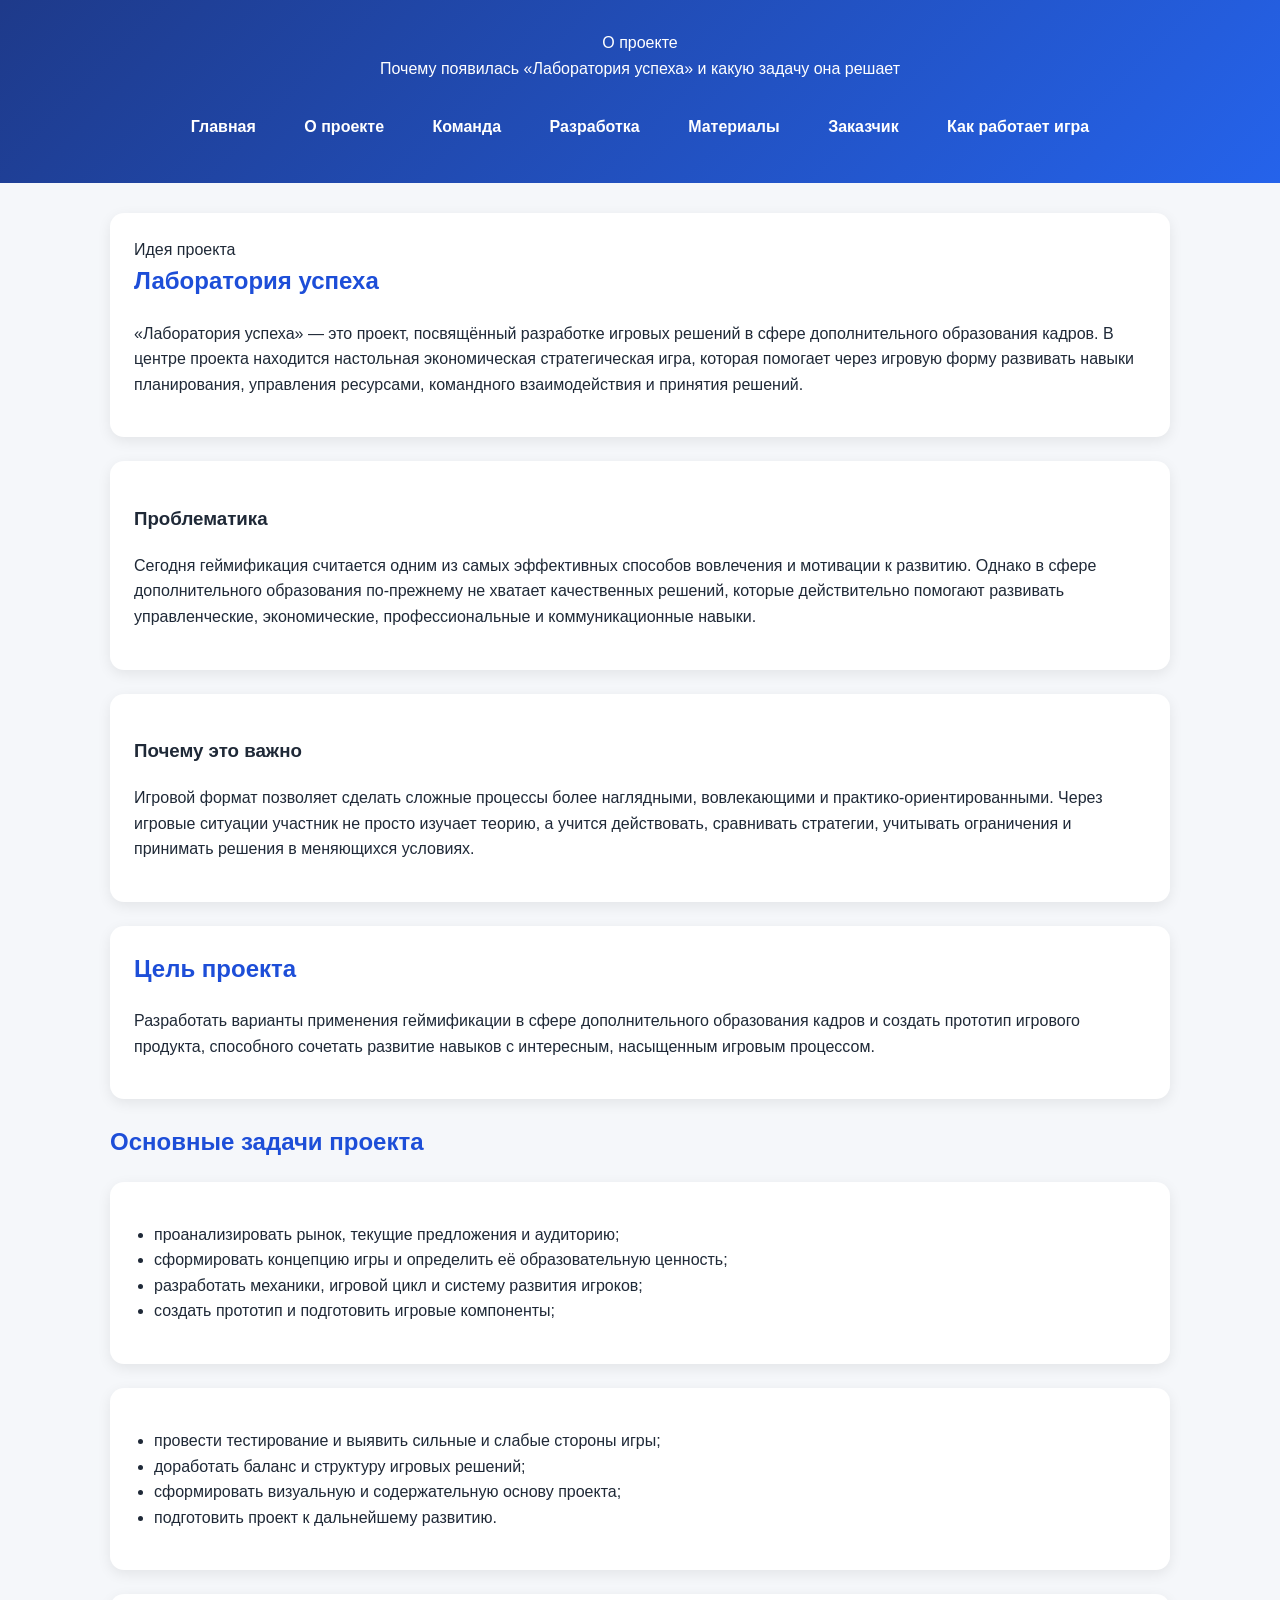
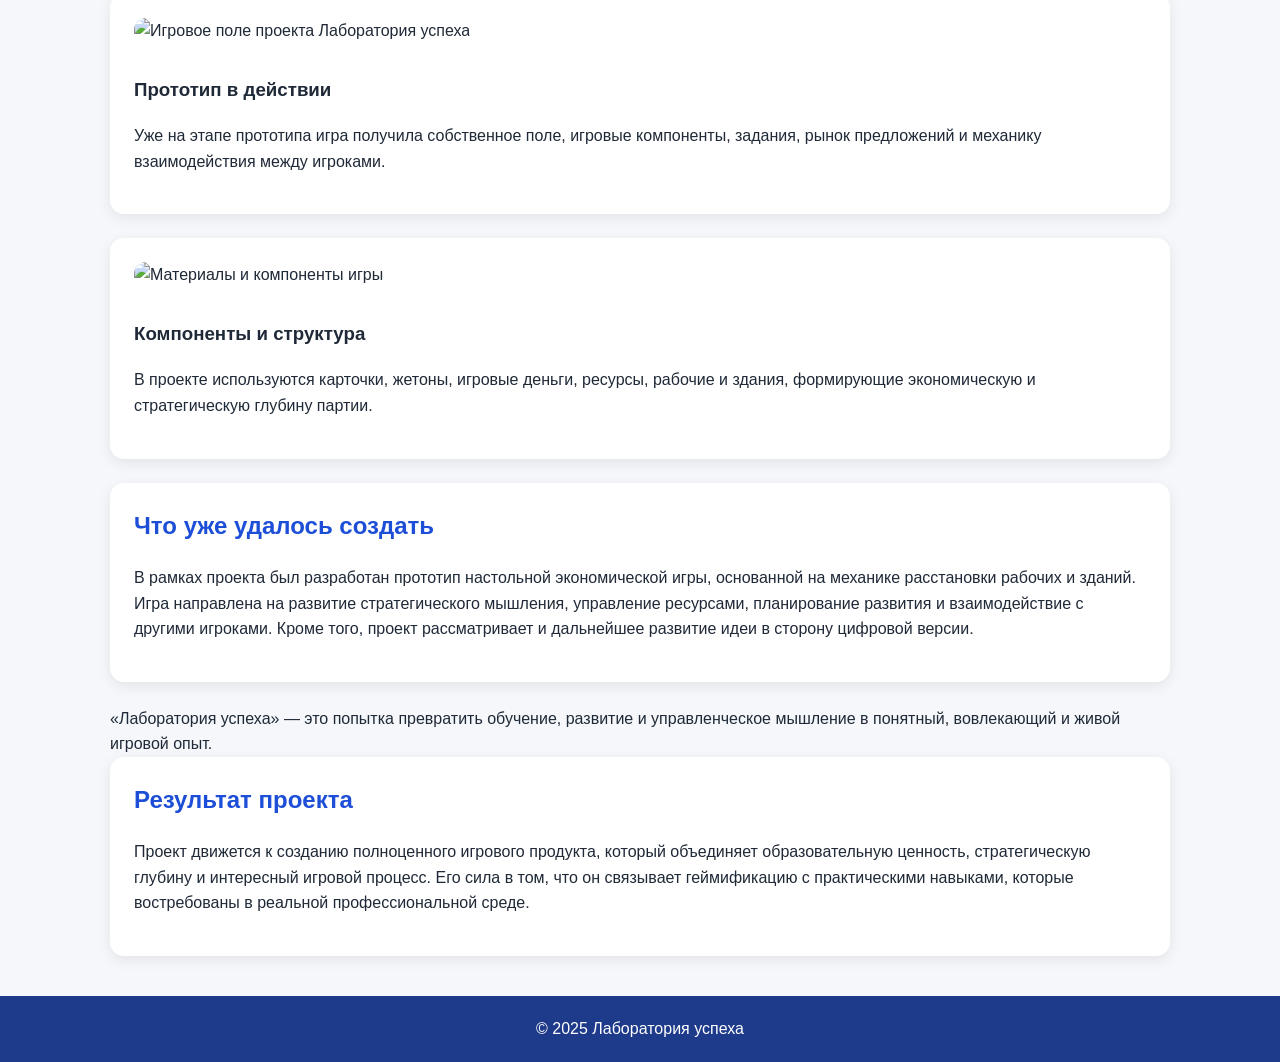
==== commit 1326180a: "Update about.html" ====
--- a/site/about.html
+++ b/site/about.html
@@ -8,69 +8,135 @@
 </head>
 <body>
   <header>
-    <h1>О проекте</h1>
-    <p>Проект «Лаборатория успеха»</p>
-    <nav>
-      <a href="index.html">Главная</a>
-      <a href="about.html">О проекте</a>
-      <a href="participant.html">Участник</a>
-      <a href="journal.html">Журнал</a>
-      <a href="resources.html">Ресурсы</a>
-      <a href="partner.html">Заказчик</a>
-      <a href="variable.html">Вариативная часть</a>
-    </nav>
+    <div class="header-wrap">
+      <div class="logo-title">О проекте</div>
+      <div class="subtitle">Почему появилась «Лаборатория успеха» и какую задачу она решает</div>
+      <nav>
+        <a href="index.html">Главная</a>
+        <a href="about.html">О проекте</a>
+        <a href="participant.html">Команда</a>
+        <a href="journal.html">Разработка</a>
+        <a href="resources.html">Материалы</a>
+        <a href="partner.html">Заказчик</a>
+        <a href="variable.html">Как работает игра</a>
+      </nav>
+    </div>
   </header>
 
-  <main>
+  <main class="container">
     <section class="card">
-      <h2>Описание проекта</h2>
+      <div class="badge">Идея проекта</div>
+      <h2>Лаборатория успеха</h2>
       <p>
-        «Лаборатория успеха» — проект, направленный на разработку игровых решений
-        в сфере дополнительного образования кадров. Основная идея проекта заключается
-        в использовании геймификации как инструмента развития профессиональных,
-        управленческих, экономических и коммуникационных навыков.
+        «Лаборатория успеха» — это проект, посвящённый разработке игровых решений
+        в сфере дополнительного образования кадров. В центре проекта находится
+        настольная экономическая стратегическая игра, которая помогает через
+        игровую форму развивать навыки планирования, управления ресурсами,
+        командного взаимодействия и принятия решений.
       </p>
     </section>
 
-    <section class="card">
-      <h2>Проблематика</h2>
-      <p>
-        Проблемой, решаемой в рамках проекта, является недостаточное количество
-        качественных вариантов применения метода геймификации в дополнительном
-        образовании и развитии кадрового потенциала.
-      </p>
+    <section class="grid-2">
+      <div class="card">
+        <h3>Проблематика</h3>
+        <p>
+          Сегодня геймификация считается одним из самых эффективных способов
+          вовлечения и мотивации к развитию. Однако в сфере дополнительного
+          образования по-прежнему не хватает качественных решений, которые
+          действительно помогают развивать управленческие, экономические,
+          профессиональные и коммуникационные навыки.
+        </p>
+      </div>
+
+      <div class="card">
+        <h3>Почему это важно</h3>
+        <p>
+          Игровой формат позволяет сделать сложные процессы более наглядными,
+          вовлекающими и практико-ориентированными. Через игровые ситуации
+          участник не просто изучает теорию, а учится действовать, сравнивать
+          стратегии, учитывать ограничения и принимать решения в меняющихся условиях.
+        </p>
+      </div>
     </section>
 
     <section class="card">
       <h2>Цель проекта</h2>
       <p>
         Разработать варианты применения геймификации в сфере дополнительного
-        образования кадров и создать прототип.
+        образования кадров и создать прототип игрового продукта, способного
+        сочетать развитие навыков с интересным, насыщенным игровым процессом.
       </p>
     </section>
 
-    <section class="card">
-      <h2>Основные задачи</h2>
-      <ul>
-        <li>Проанализировать рынок, текущие предложения и аудиторию.</li>
-        <li>Создать игровую концепцию, направленную на развитие навыков.</li>
-        <li>Разработать прототип игры.</li>
-        <li>Представить полученные результаты и вариант реализации.</li>
-      </ul>
+    <h2 class="section-title">Основные задачи проекта</h2>
+    <section class="grid-2">
+      <div class="card">
+        <ul>
+          <li>проанализировать рынок, текущие предложения и аудиторию;</li>
+          <li>сформировать концепцию игры и определить её образовательную ценность;</li>
+          <li>разработать механики, игровой цикл и систему развития игроков;</li>
+          <li>создать прототип и подготовить игровые компоненты;</li>
+        </ul>
+      </div>
+
+      <div class="card">
+        <ul>
+          <li>провести тестирование и выявить сильные и слабые стороны игры;</li>
+          <li>доработать баланс и структуру игровых решений;</li>
+          <li>сформировать визуальную и содержательную основу проекта;</li>
+          <li>подготовить проект к дальнейшему развитию.</li>
+        </ul>
+      </div>
+    </section>
+
+    <section class="grid-2">
+      <div class="card">
+        <img src="images/game-1.jpg" alt="Игровое поле проекта Лаборатория успеха" style="width:100%; border-radius:12px; margin-bottom:12px;">
+        <h3>Прототип в действии</h3>
+        <p>
+          Уже на этапе прототипа игра получила собственное поле, игровые компоненты,
+          задания, рынок предложений и механику взаимодействия между игроками.
+        </p>
+      </div>
+
+      <div class="card">
+        <img src="images/game-2.jpg" alt="Материалы и компоненты игры" style="width:100%; border-radius:12px; margin-bottom:12px;">
+        <h3>Компоненты и структура</h3>
+        <p>
+          В проекте используются карточки, жетоны, игровые деньги, ресурсы,
+          рабочие и здания, формирующие экономическую и стратегическую глубину партии.
+        </p>
+      </div>
     </section>
 
     <section class="card">
-      <h2>Промежуточный результат</h2>
+      <h2>Что уже удалось создать</h2>
       <p>
-        В ходе работы над проектом был создан прототип настольной экономической игры,
-        основанной на стратегическом мышлении, управлении ресурсами, планировании
-        развития и взаимодействии с другими игроками.
+        В рамках проекта был разработан прототип настольной экономической игры,
+        основанной на механике расстановки рабочих и зданий. Игра направлена
+        на развитие стратегического мышления, управление ресурсами, планирование
+        развития и взаимодействие с другими игроками. Кроме того, проект рассматривает
+        и дальнейшее развитие идеи в сторону цифровой версии.
+      </p>
+    </section>
+
+    <section class="quote">
+      «Лаборатория успеха» — это попытка превратить обучение, развитие и управленческое мышление в понятный, вовлекающий и живой игровой опыт.
+    </section>
+
+    <section class="card">
+      <h2>Результат проекта</h2>
+      <p>
+        Проект движется к созданию полноценного игрового продукта, который объединяет
+        образовательную ценность, стратегическую глубину и интересный игровой процесс.
+        Его сила в том, что он связывает геймификацию с практическими навыками,
+        которые востребованы в реальной профессиональной среде.
       </p>
     </section>
   </main>
 
   <footer>
-    <p>© 2025 Лаборатория успеха</p>
+    © 2025 Лаборатория успеха
   </footer>
 </body>
 </html>
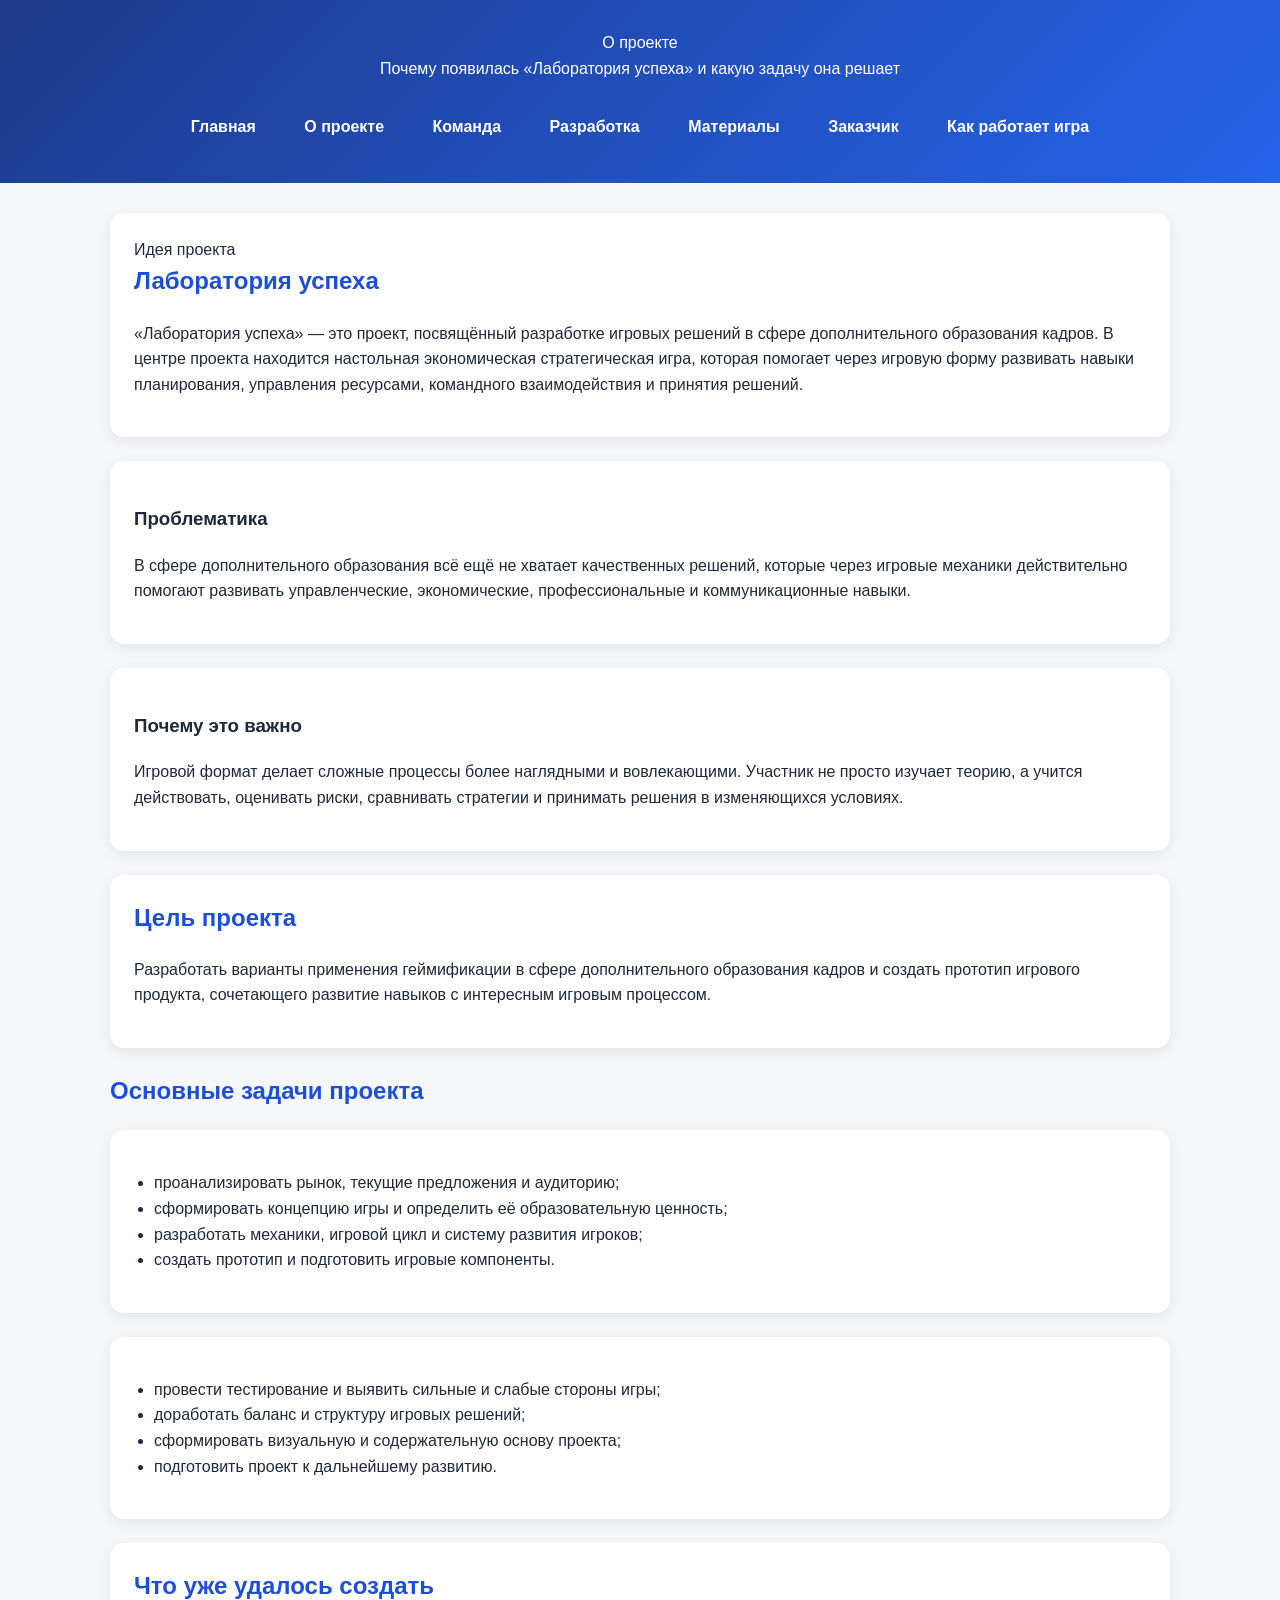
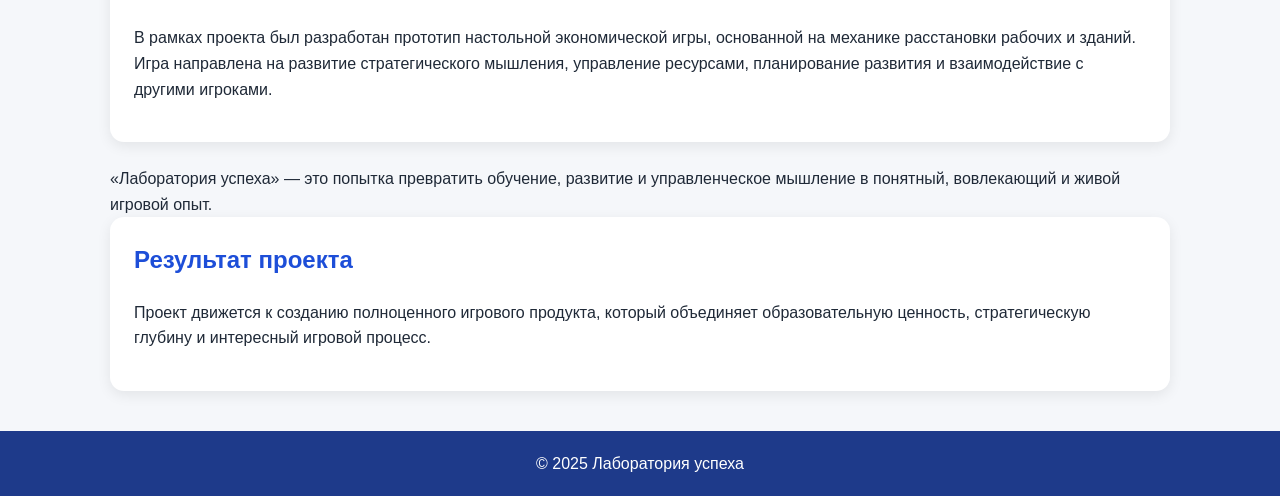
==== commit 13de882e: "Update about.html" ====
--- a/site/about.html
+++ b/site/about.html
@@ -40,21 +40,18 @@
       <div class="card">
         <h3>Проблематика</h3>
         <p>
-          Сегодня геймификация считается одним из самых эффективных способов
-          вовлечения и мотивации к развитию. Однако в сфере дополнительного
-          образования по-прежнему не хватает качественных решений, которые
-          действительно помогают развивать управленческие, экономические,
-          профессиональные и коммуникационные навыки.
+          В сфере дополнительного образования всё ещё не хватает качественных решений,
+          которые через игровые механики действительно помогают развивать
+          управленческие, экономические, профессиональные и коммуникационные навыки.
         </p>
       </div>
 
       <div class="card">
         <h3>Почему это важно</h3>
         <p>
-          Игровой формат позволяет сделать сложные процессы более наглядными,
-          вовлекающими и практико-ориентированными. Через игровые ситуации
-          участник не просто изучает теорию, а учится действовать, сравнивать
-          стратегии, учитывать ограничения и принимать решения в меняющихся условиях.
+          Игровой формат делает сложные процессы более наглядными и вовлекающими.
+          Участник не просто изучает теорию, а учится действовать, оценивать риски,
+          сравнивать стратегии и принимать решения в изменяющихся условиях.
         </p>
       </div>
     </section>
@@ -63,8 +60,8 @@
       <h2>Цель проекта</h2>
       <p>
         Разработать варианты применения геймификации в сфере дополнительного
-        образования кадров и создать прототип игрового продукта, способного
-        сочетать развитие навыков с интересным, насыщенным игровым процессом.
+        образования кадров и создать прототип игрового продукта, сочетающего
+        развитие навыков с интересным игровым процессом.
       </p>
     </section>
 
@@ -75,7 +72,7 @@
           <li>проанализировать рынок, текущие предложения и аудиторию;</li>
           <li>сформировать концепцию игры и определить её образовательную ценность;</li>
           <li>разработать механики, игровой цикл и систему развития игроков;</li>
-          <li>создать прототип и подготовить игровые компоненты;</li>
+          <li>создать прототип и подготовить игровые компоненты.</li>
         </ul>
       </div>
 
@@ -89,34 +86,13 @@
       </div>
     </section>
 
-    <section class="grid-2">
-      <div class="card">
-        <img src="images/game-1.jpg" alt="Игровое поле проекта Лаборатория успеха" style="width:100%; border-radius:12px; margin-bottom:12px;">
-        <h3>Прототип в действии</h3>
-        <p>
-          Уже на этапе прототипа игра получила собственное поле, игровые компоненты,
-          задания, рынок предложений и механику взаимодействия между игроками.
-        </p>
-      </div>
-
-      <div class="card">
-        <img src="images/game-2.jpg" alt="Материалы и компоненты игры" style="width:100%; border-radius:12px; margin-bottom:12px;">
-        <h3>Компоненты и структура</h3>
-        <p>
-          В проекте используются карточки, жетоны, игровые деньги, ресурсы,
-          рабочие и здания, формирующие экономическую и стратегическую глубину партии.
-        </p>
-      </div>
-    </section>
-
     <section class="card">
       <h2>Что уже удалось создать</h2>
       <p>
         В рамках проекта был разработан прототип настольной экономической игры,
         основанной на механике расстановки рабочих и зданий. Игра направлена
         на развитие стратегического мышления, управление ресурсами, планирование
-        развития и взаимодействие с другими игроками. Кроме того, проект рассматривает
-        и дальнейшее развитие идеи в сторону цифровой версии.
+        развития и взаимодействие с другими игроками.
       </p>
     </section>
 
@@ -129,8 +105,6 @@
       <p>
         Проект движется к созданию полноценного игрового продукта, который объединяет
         образовательную ценность, стратегическую глубину и интересный игровой процесс.
-        Его сила в том, что он связывает геймификацию с практическими навыками,
-        которые востребованы в реальной профессиональной среде.
       </p>
     </section>
   </main>
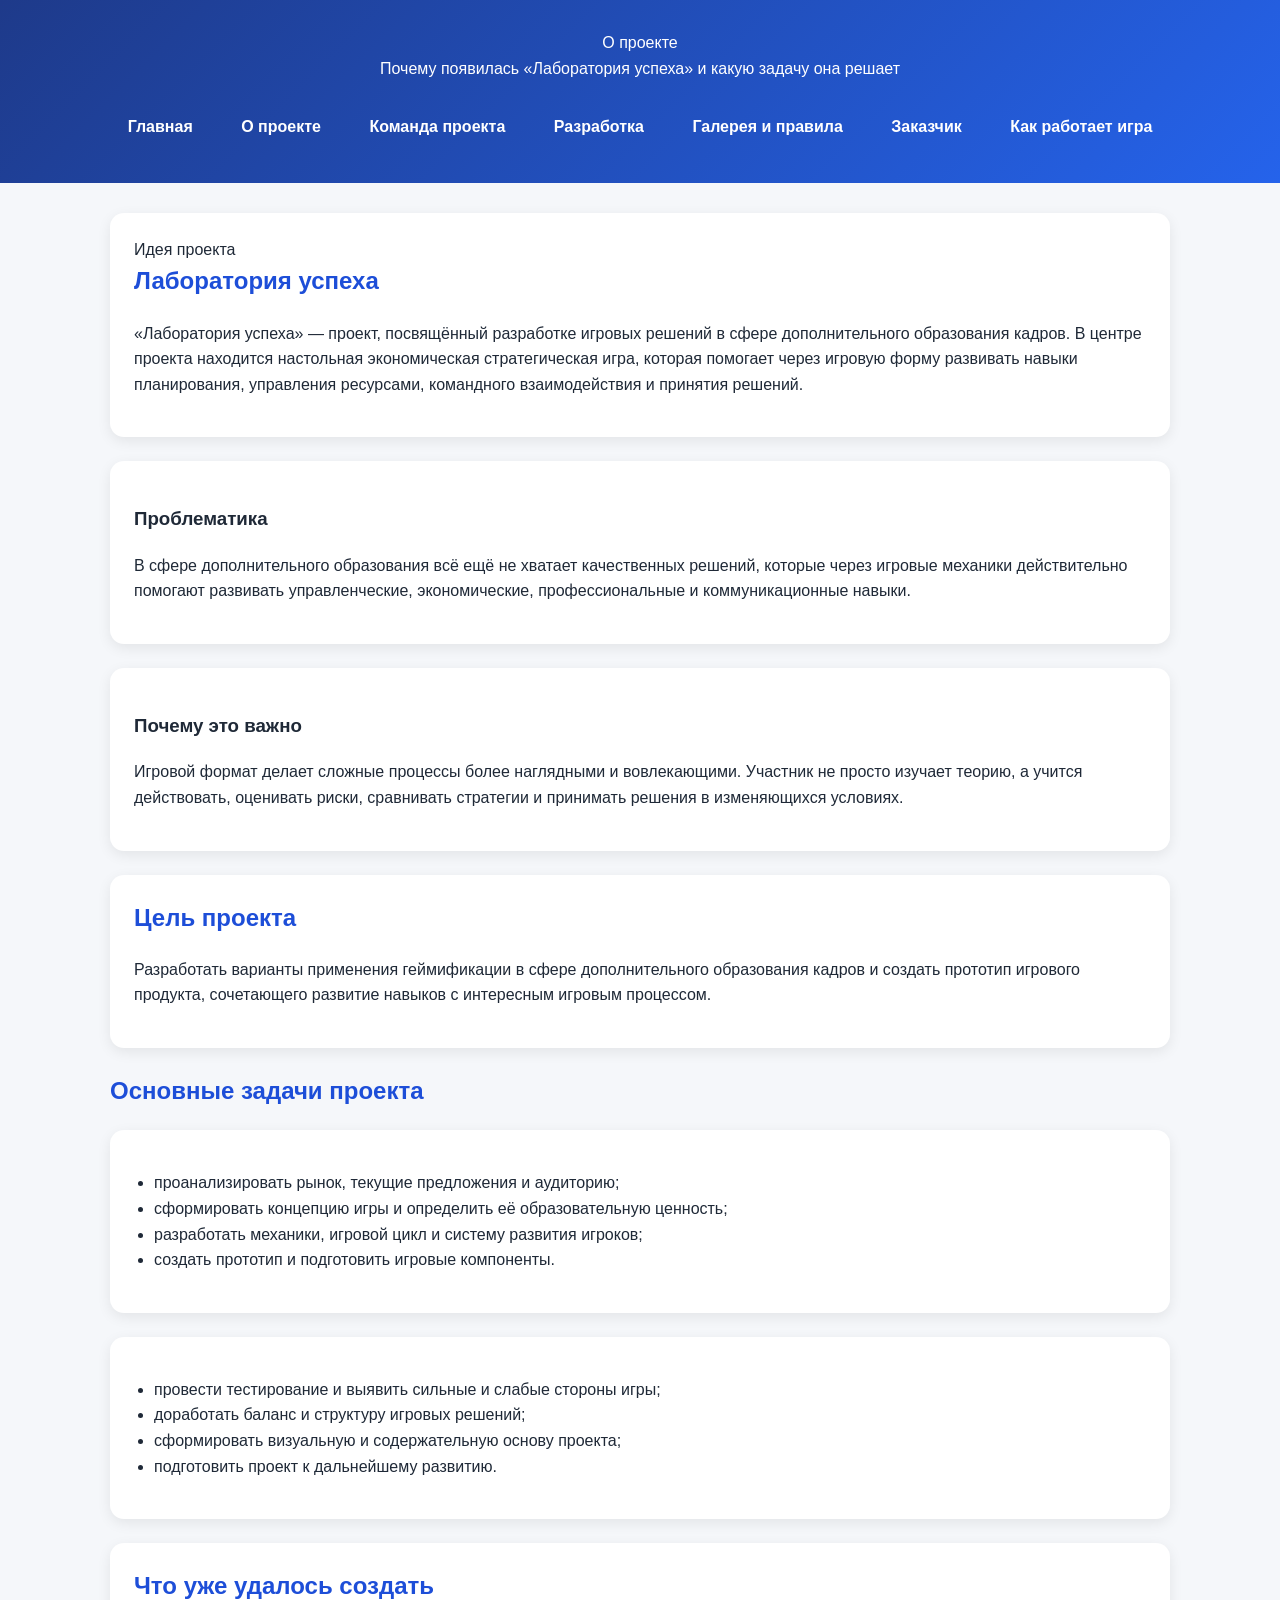
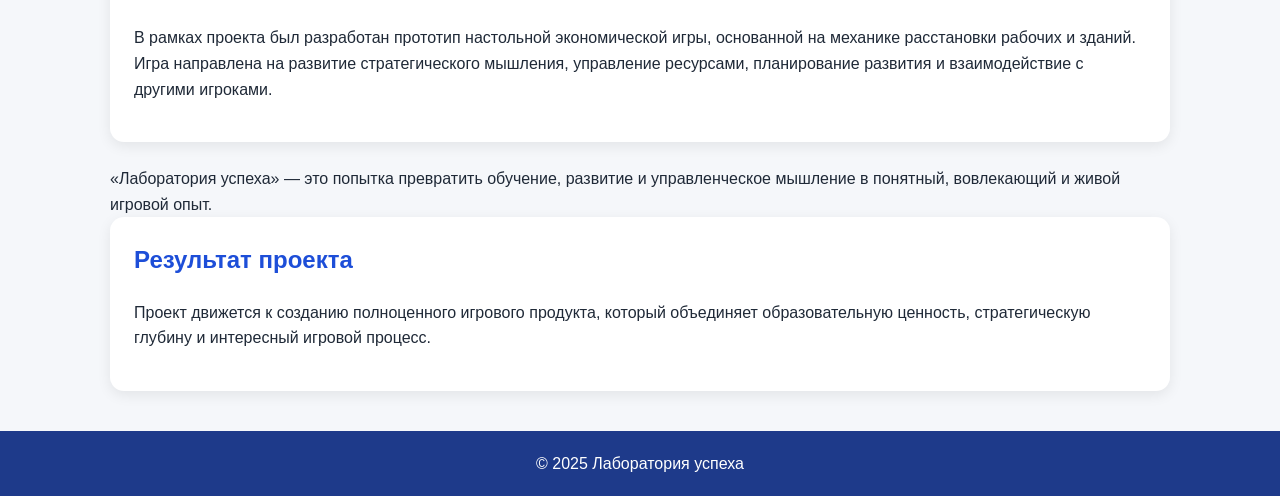
==== commit 1bcfabca: "Update about.html" ====
--- a/site/about.html
+++ b/site/about.html
@@ -14,9 +14,9 @@
       <nav>
         <a href="index.html">Главная</a>
         <a href="about.html">О проекте</a>
-        <a href="participant.html">Команда</a>
+        <a href="participant.html">Команда проекта</a>
         <a href="journal.html">Разработка</a>
-        <a href="resources.html">Материалы</a>
+        <a href="resources.html">Галерея и правила</a>
         <a href="partner.html">Заказчик</a>
         <a href="variable.html">Как работает игра</a>
       </nav>
@@ -28,7 +28,7 @@
       <div class="badge">Идея проекта</div>
       <h2>Лаборатория успеха</h2>
       <p>
-        «Лаборатория успеха» — это проект, посвящённый разработке игровых решений
+        «Лаборатория успеха» — проект, посвящённый разработке игровых решений
         в сфере дополнительного образования кадров. В центре проекта находится
         настольная экономическая стратегическая игра, которая помогает через
         игровую форму развивать навыки планирования, управления ресурсами,
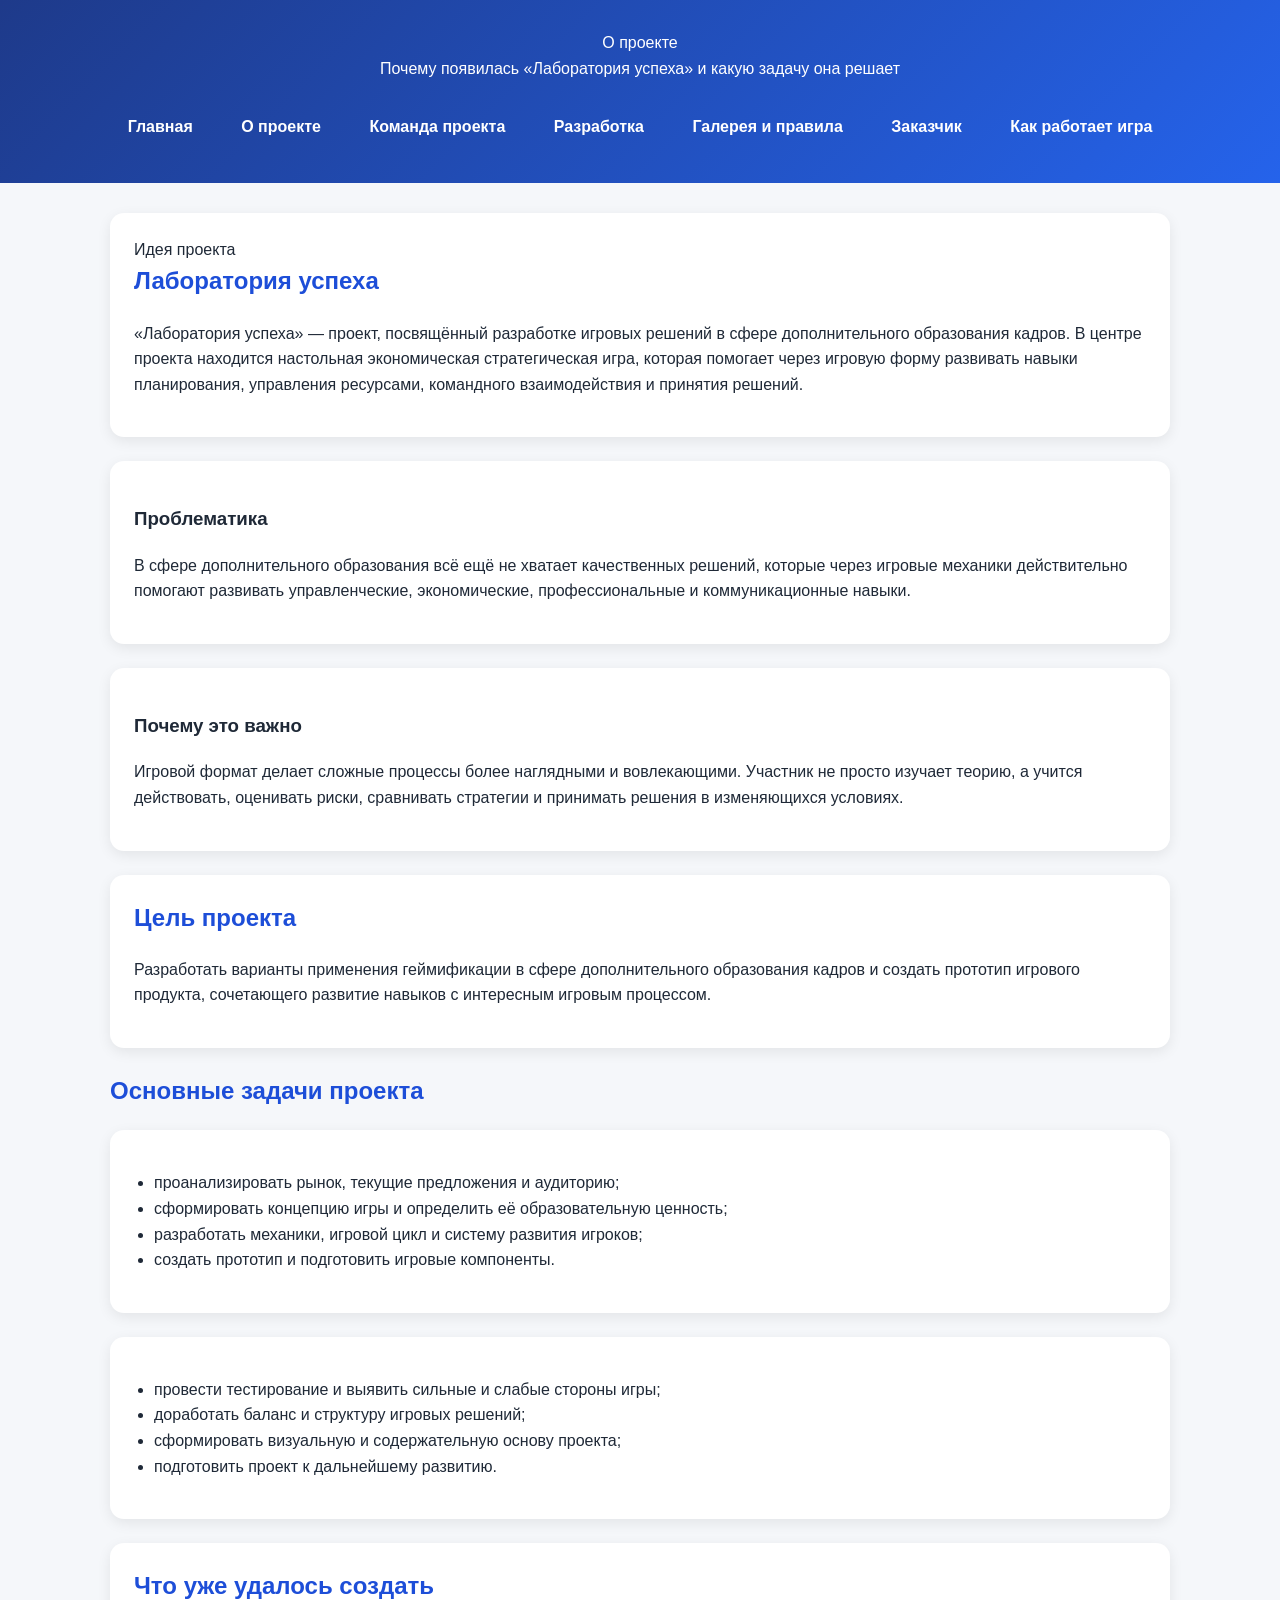
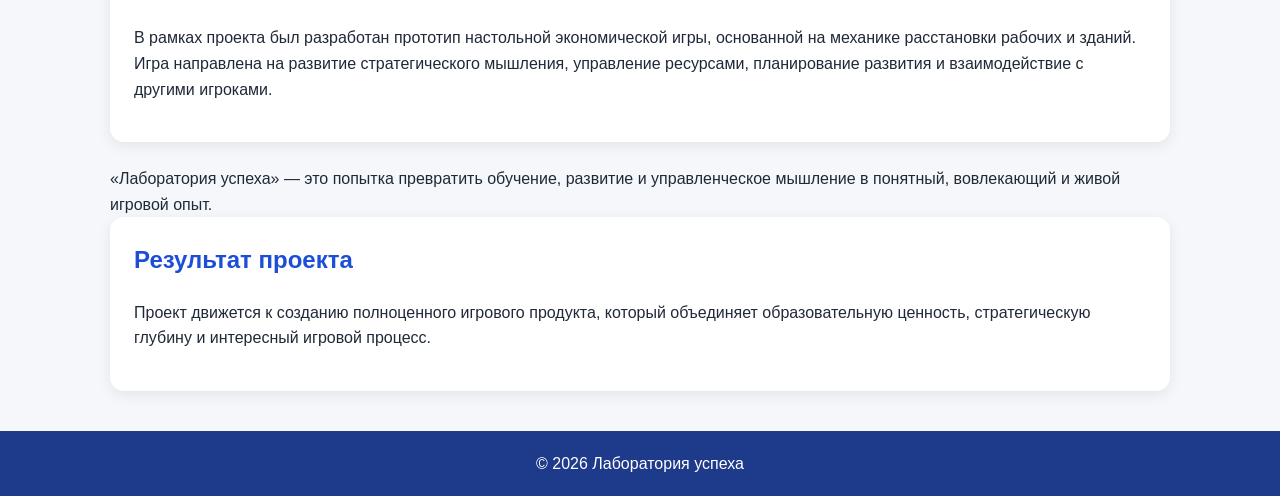
==== commit f5de7b07: "Update about.html" ====
--- a/site/about.html
+++ b/site/about.html
@@ -110,7 +110,7 @@
   </main>
 
   <footer>
-    © 2025 Лаборатория успеха
+    © 2026 Лаборатория успеха
   </footer>
 </body>
 </html>
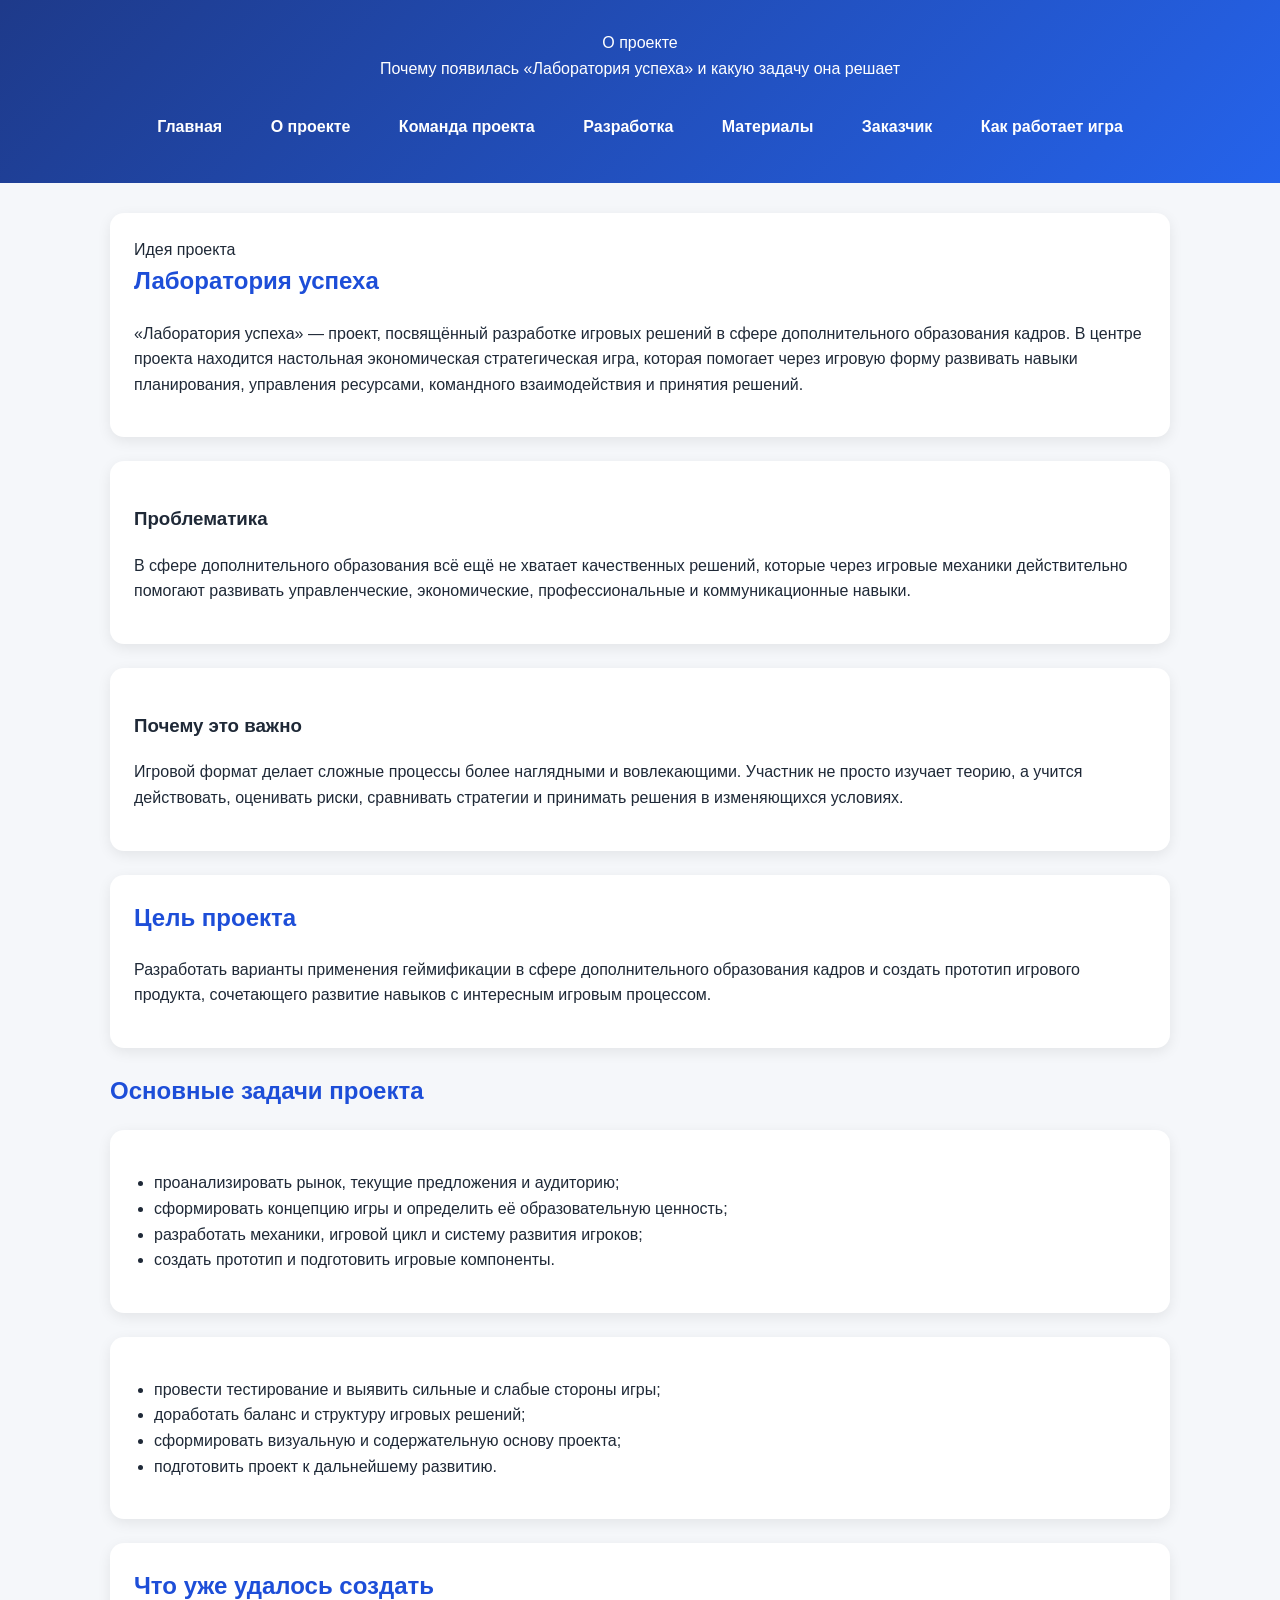
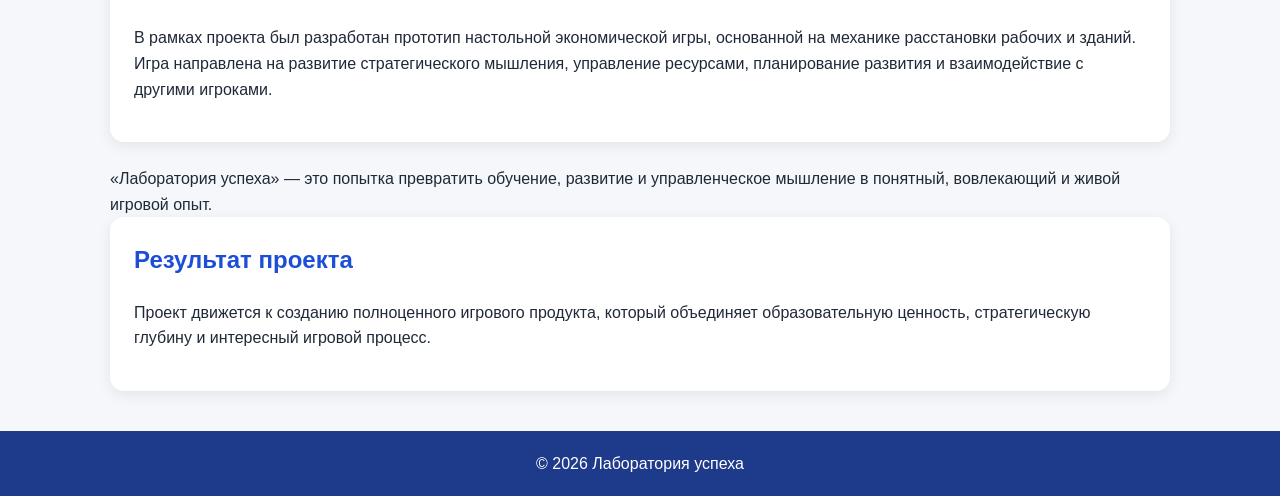
==== commit fe1493f5: "Update about.html" ====
--- a/site/about.html
+++ b/site/about.html
@@ -16,7 +16,7 @@
         <a href="about.html">О проекте</a>
         <a href="participant.html">Команда проекта</a>
         <a href="journal.html">Разработка</a>
-        <a href="resources.html">Галерея и правила</a>
+        <a href="resources.html">Материалы</a>
         <a href="partner.html">Заказчик</a>
         <a href="variable.html">Как работает игра</a>
       </nav>
